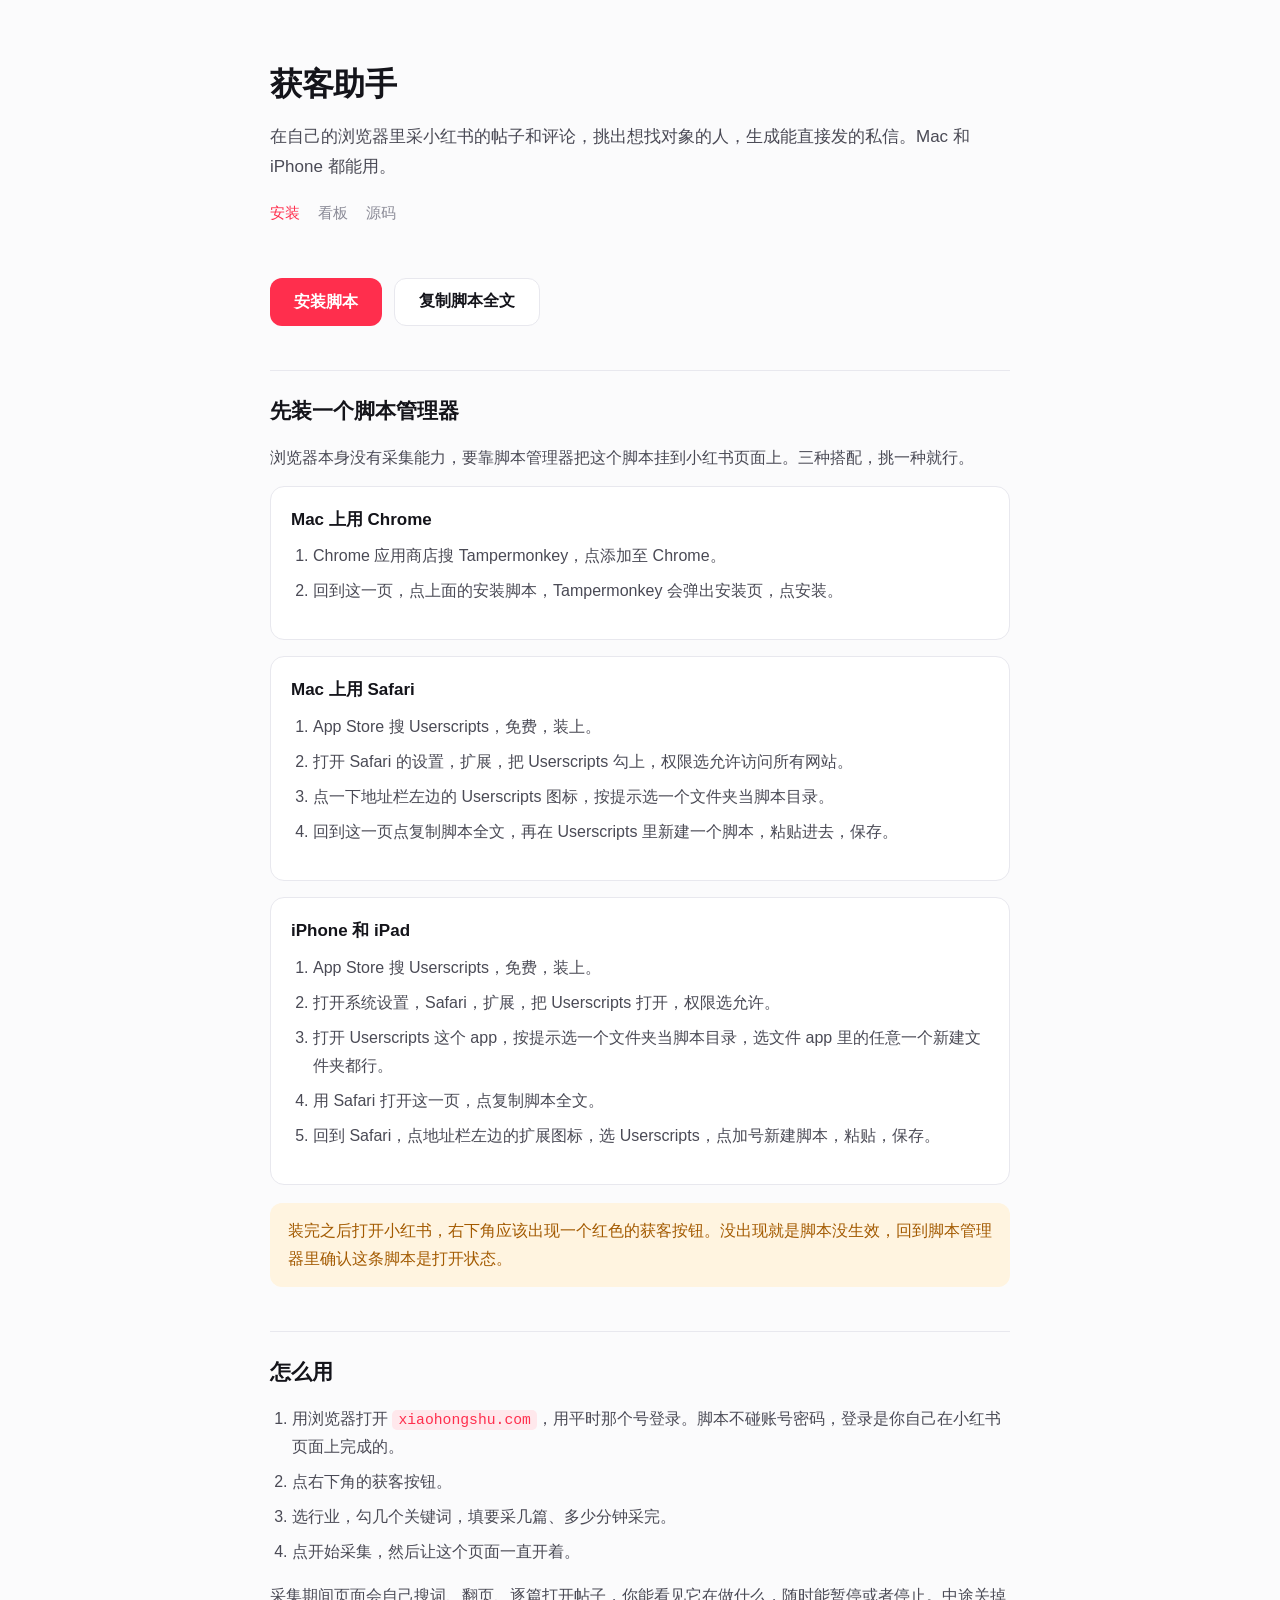
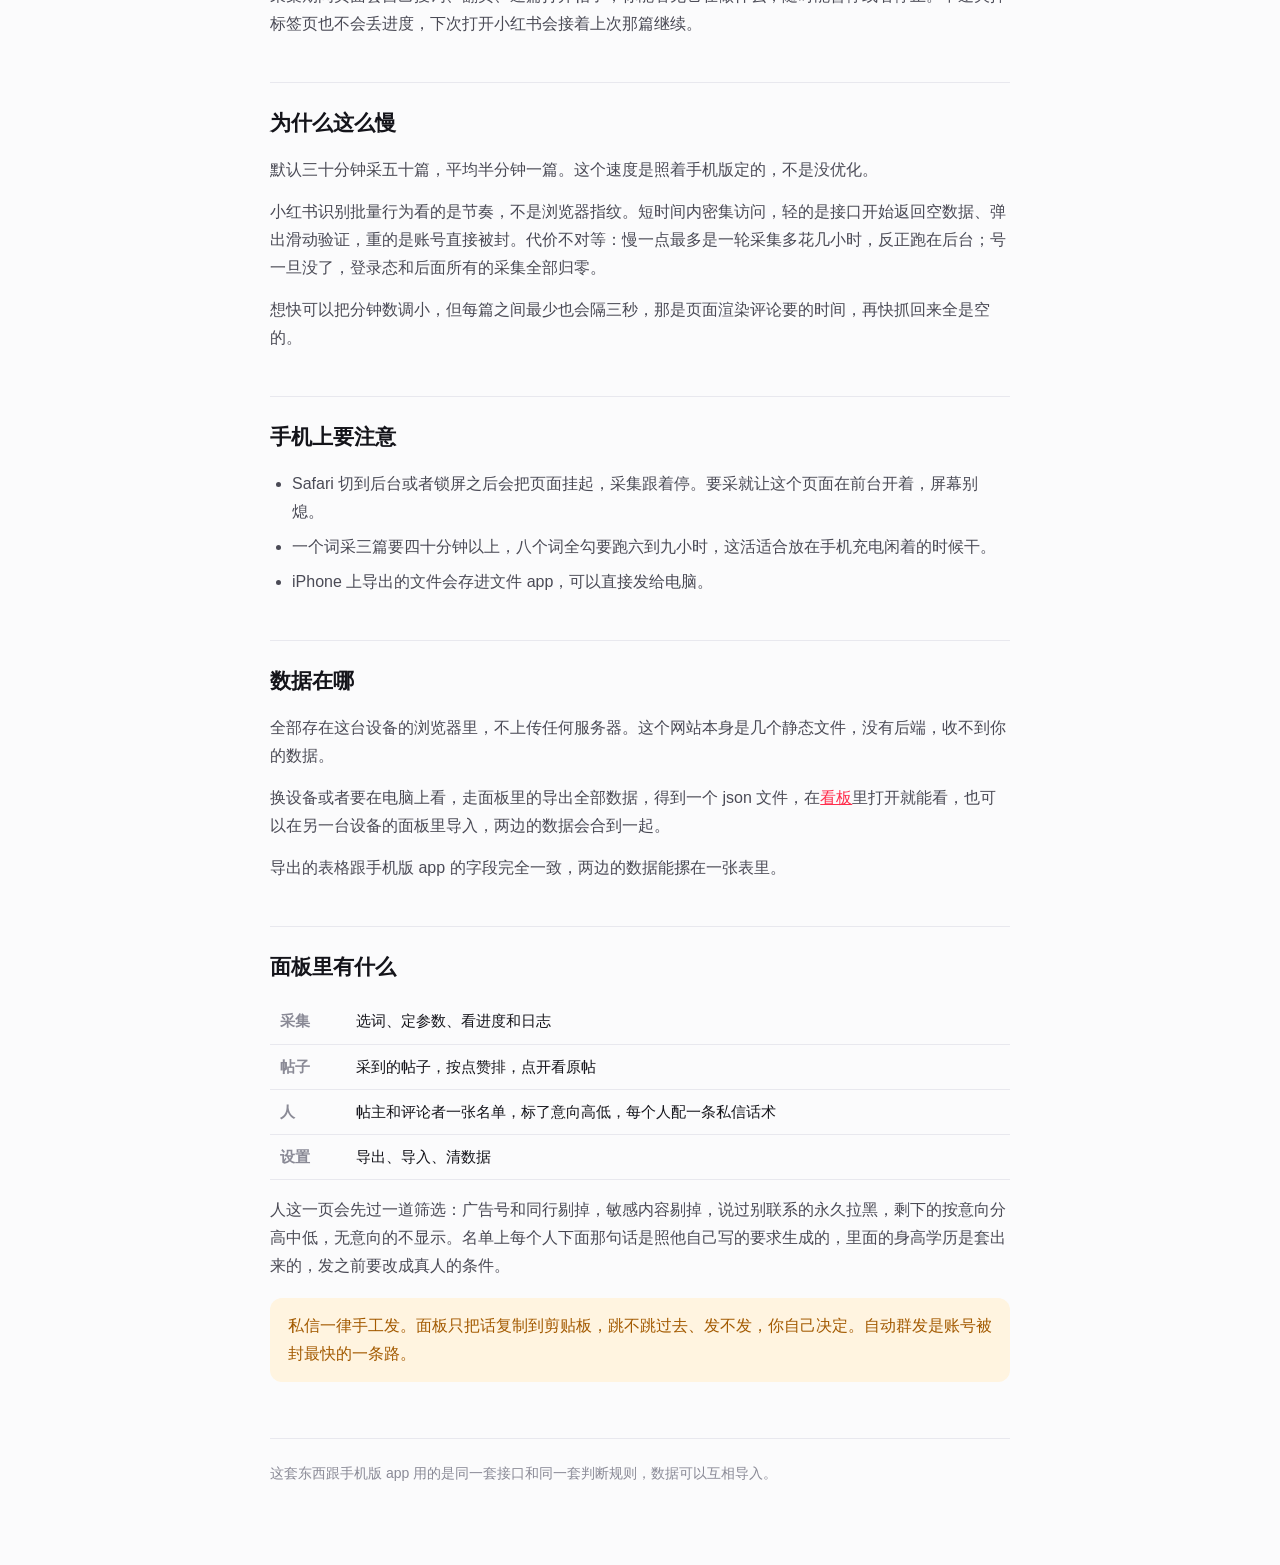
==== docs/index.html @ 993feacd "小红书获客网页版，用户脚本加 GitHub Pages Mac 和 iPhone 上没法装安卓版 APK，也不想为了 iOS 去弄 Xcode 和开发者账号， 所以换一条路：把采集做成用户脚本，挂在小" ====
<!doctype html>
<html lang="zh-CN">
<head>
<meta charset="utf-8">
<meta name="viewport" content="width=device-width, initial-scale=1">
<title>获客助手</title>
<link rel="stylesheet" href="assets/site.css">
</head>
<body>
<div class="wrap">

<header>
  <h1>获客助手</h1>
  <p>在自己的浏览器里采小红书的帖子和评论，挑出想找对象的人，生成能直接发的私信。Mac 和 iPhone 都能用。</p>
  <nav>
    <a href="index.html" class="on">安装</a>
    <a href="viewer.html">看板</a>
    <a href="https://github.com/Goose666666/xhs-collect-web">源码</a>
  </nav>
</header>

<div class="btnrow">
  <a class="btn" href="xhs-collect.user.js">安装脚本</a>
  <button class="btn ghost" id="copy">复制脚本全文</button>
</div>

<h2>先装一个脚本管理器</h2>

<p>浏览器本身没有采集能力，要靠脚本管理器把这个脚本挂到小红书页面上。三种搭配，挑一种就行。</p>

<div class="card">
  <h3>Mac 上用 Chrome</h3>
  <ol>
    <li>Chrome 应用商店搜 Tampermonkey，点添加至 Chrome。</li>
    <li>回到这一页，点上面的安装脚本，Tampermonkey 会弹出安装页，点安装。</li>
  </ol>
</div>

<div class="card">
  <h3>Mac 上用 Safari</h3>
  <ol>
    <li>App Store 搜 Userscripts，免费，装上。</li>
    <li>打开 Safari 的设置，扩展，把 Userscripts 勾上，权限选允许访问所有网站。</li>
    <li>点一下地址栏左边的 Userscripts 图标，按提示选一个文件夹当脚本目录。</li>
    <li>回到这一页点复制脚本全文，再在 Userscripts 里新建一个脚本，粘贴进去，保存。</li>
  </ol>
</div>

<div class="card">
  <h3>iPhone 和 iPad</h3>
  <ol>
    <li>App Store 搜 Userscripts，免费，装上。</li>
    <li>打开系统设置，Safari，扩展，把 Userscripts 打开，权限选允许。</li>
    <li>打开 Userscripts 这个 app，按提示选一个文件夹当脚本目录，选文件 app 里的任意一个新建文件夹都行。</li>
    <li>用 Safari 打开这一页，点复制脚本全文。</li>
    <li>回到 Safari，点地址栏左边的扩展图标，选 Userscripts，点加号新建脚本，粘贴，保存。</li>
  </ol>
</div>

<div class="warn">
  装完之后打开小红书，右下角应该出现一个红色的获客按钮。没出现就是脚本没生效，回到脚本管理器里确认这条脚本是打开状态。
</div>

<h2>怎么用</h2>

<ol>
  <li>用浏览器打开 <code>xiaohongshu.com</code>，用平时那个号登录。脚本不碰账号密码，登录是你自己在小红书页面上完成的。</li>
  <li>点右下角的获客按钮。</li>
  <li>选行业，勾几个关键词，填要采几篇、多少分钟采完。</li>
  <li>点开始采集，然后让这个页面一直开着。</li>
</ol>

<p>采集期间页面会自己搜词、翻页、逐篇打开帖子，你能看见它在做什么，随时能暂停或者停止。中途关掉标签页也不会丢进度，下次打开小红书会接着上次那篇继续。</p>

<h2>为什么这么慢</h2>

<p>默认三十分钟采五十篇，平均半分钟一篇。这个速度是照着手机版定的，不是没优化。</p>

<p>小红书识别批量行为看的是节奏，不是浏览器指纹。短时间内密集访问，轻的是接口开始返回空数据、弹出滑动验证，重的是账号直接被封。代价不对等：慢一点最多是一轮采集多花几小时，反正跑在后台；号一旦没了，登录态和后面所有的采集全部归零。</p>

<p>想快可以把分钟数调小，但每篇之间最少也会隔三秒，那是页面渲染评论要的时间，再快抓回来全是空的。</p>

<h2>手机上要注意</h2>

<ul>
  <li>Safari 切到后台或者锁屏之后会把页面挂起，采集跟着停。要采就让这个页面在前台开着，屏幕别熄。</li>
  <li>一个词采三篇要四十分钟以上，八个词全勾要跑六到九小时，这活适合放在手机充电闲着的时候干。</li>
  <li>iPhone 上导出的文件会存进文件 app，可以直接发给电脑。</li>
</ul>

<h2>数据在哪</h2>

<p>全部存在这台设备的浏览器里，不上传任何服务器。这个网站本身是几个静态文件，没有后端，收不到你的数据。</p>

<p>换设备或者要在电脑上看，走面板里的导出全部数据，得到一个 json 文件，在<a href="viewer.html">看板</a>里打开就能看，也可以在另一台设备的面板里导入，两边的数据会合到一起。</p>

<p>导出的表格跟手机版 app 的字段完全一致，两边的数据能摞在一张表里。</p>

<h2>面板里有什么</h2>

<table>
  <tr><th>采集</th><td>选词、定参数、看进度和日志</td></tr>
  <tr><th>帖子</th><td>采到的帖子，按点赞排，点开看原帖</td></tr>
  <tr><th>人</th><td>帖主和评论者一张名单，标了意向高低，每个人配一条私信话术</td></tr>
  <tr><th>设置</th><td>导出、导入、清数据</td></tr>
</table>

<p>人这一页会先过一道筛选：广告号和同行剔掉，敏感内容剔掉，说过别联系的永久拉黑，剩下的按意向分高中低，无意向的不显示。名单上每个人下面那句话是照他自己写的要求生成的，里面的身高学历是套出来的，发之前要改成真人的条件。</p>

<div class="warn">
  私信一律手工发。面板只把话复制到剪贴板，跳不跳过去、发不发，你自己决定。自动群发是账号被封最快的一条路。
</div>

<footer>
  这套东西跟手机版 app 用的是同一套接口和同一套判断规则，数据可以互相导入。
</footer>

</div>

<script>
document.getElementById('copy').addEventListener('click', async function () {
  const btn = this;
  btn.disabled = true;
  try {
    const text = await (await fetch('xhs-collect.user.js')).text();
    await navigator.clipboard.writeText(text);
    btn.textContent = '已复制，去粘贴';
  } catch (e) {
    btn.textContent = '复制不了，长按上面的安装脚本另存';
  }
  btn.disabled = false;
});
</script>

</body>
</html>
---- docs/assets/site.css ----
:root {
  --bg: #fbfbfc;
  --card: #fff;
  --text: #14141a;
  --text2: #4a4a55;
  --text3: #8a8a96;
  --line: #e8e8ee;
  --accent: #ff2e4d;
  --soft: #ffe8ec;
  --warn-bg: #fff4e0;
  --warn-fg: #a35a00;
}

@media (prefers-color-scheme: dark) {
  :root {
    --bg: #101014;
    --card: #17171c;
    --text: #f2f2f6;
    --text2: #c0c0cc;
    --text3: #85858f;
    --line: #26262e;
    --soft: #45161f;
    --warn-bg: #38290f;
    --warn-fg: #e0aa60;
  }
}

* { box-sizing: border-box; }

body {
  margin: 0;
  background: var(--bg);
  color: var(--text);
  font: 16px/1.75 -apple-system, BlinkMacSystemFont, "PingFang SC",
    "Helvetica Neue", "Microsoft YaHei", Arial, sans-serif;
  -webkit-text-size-adjust: 100%;
}

.wrap { max-width: 780px; margin: 0 auto; padding: 0 20px 80px; }

header { padding: 56px 0 30px; }
header h1 { margin: 0 0 10px; font-size: 32px; letter-spacing: -.5px; }
header p { margin: 0; color: var(--text2); font-size: 17px; }

nav { display: flex; gap: 18px; padding: 18px 0 0; font-size: 15px; }
nav a { color: var(--text3); text-decoration: none; }
nav a:hover, nav a.on { color: var(--accent); }

h2 {
  margin: 44px 0 14px;
  font-size: 21px;
  padding-top: 22px;
  border-top: 1px solid var(--line);
}
h3 { margin: 26px 0 8px; font-size: 17px; }
p { margin: 0 0 14px; color: var(--text2); }

ol, ul { margin: 0 0 16px; padding-left: 22px; color: var(--text2); }
li { margin-bottom: 7px; }

a { color: var(--accent); }

.card {
  background: var(--card);
  border: 1px solid var(--line);
  border-radius: 14px;
  padding: 18px 20px;
  margin-bottom: 16px;
}
.card h3 { margin-top: 0; }

.btnrow { display: flex; flex-wrap: wrap; gap: 12px; margin: 22px 0; }

.btn {
  display: inline-flex;
  align-items: center;
  justify-content: center;
  height: 48px;
  padding: 0 24px;
  border: none;
  border-radius: 12px;
  background: var(--accent);
  color: #fff;
  font-size: 16px;
  font-weight: 600;
  text-decoration: none;
  cursor: pointer;
  font-family: inherit;
}
.btn.ghost {
  background: var(--card);
  color: var(--text);
  border: 1px solid var(--line);
}
.btn:disabled { opacity: .5; }

.warn {
  background: var(--warn-bg);
  color: var(--warn-fg);
  border-radius: 12px;
  padding: 14px 18px;
  margin: 18px 0;
}

code {
  background: var(--soft);
  color: var(--accent);
  padding: 2px 6px;
  border-radius: 5px;
  font-size: .92em;
  font-family: ui-monospace, Menlo, Consolas, monospace;
}

footer {
  margin-top: 56px;
  padding-top: 22px;
  border-top: 1px solid var(--line);
  color: var(--text3);
  font-size: 14px;
}

table { width: 100%; border-collapse: collapse; margin-bottom: 16px; }
th, td {
  text-align: left;
  padding: 9px 10px;
  border-bottom: 1px solid var(--line);
  font-size: 15px;
}
th { color: var(--text3); font-weight: 600; }
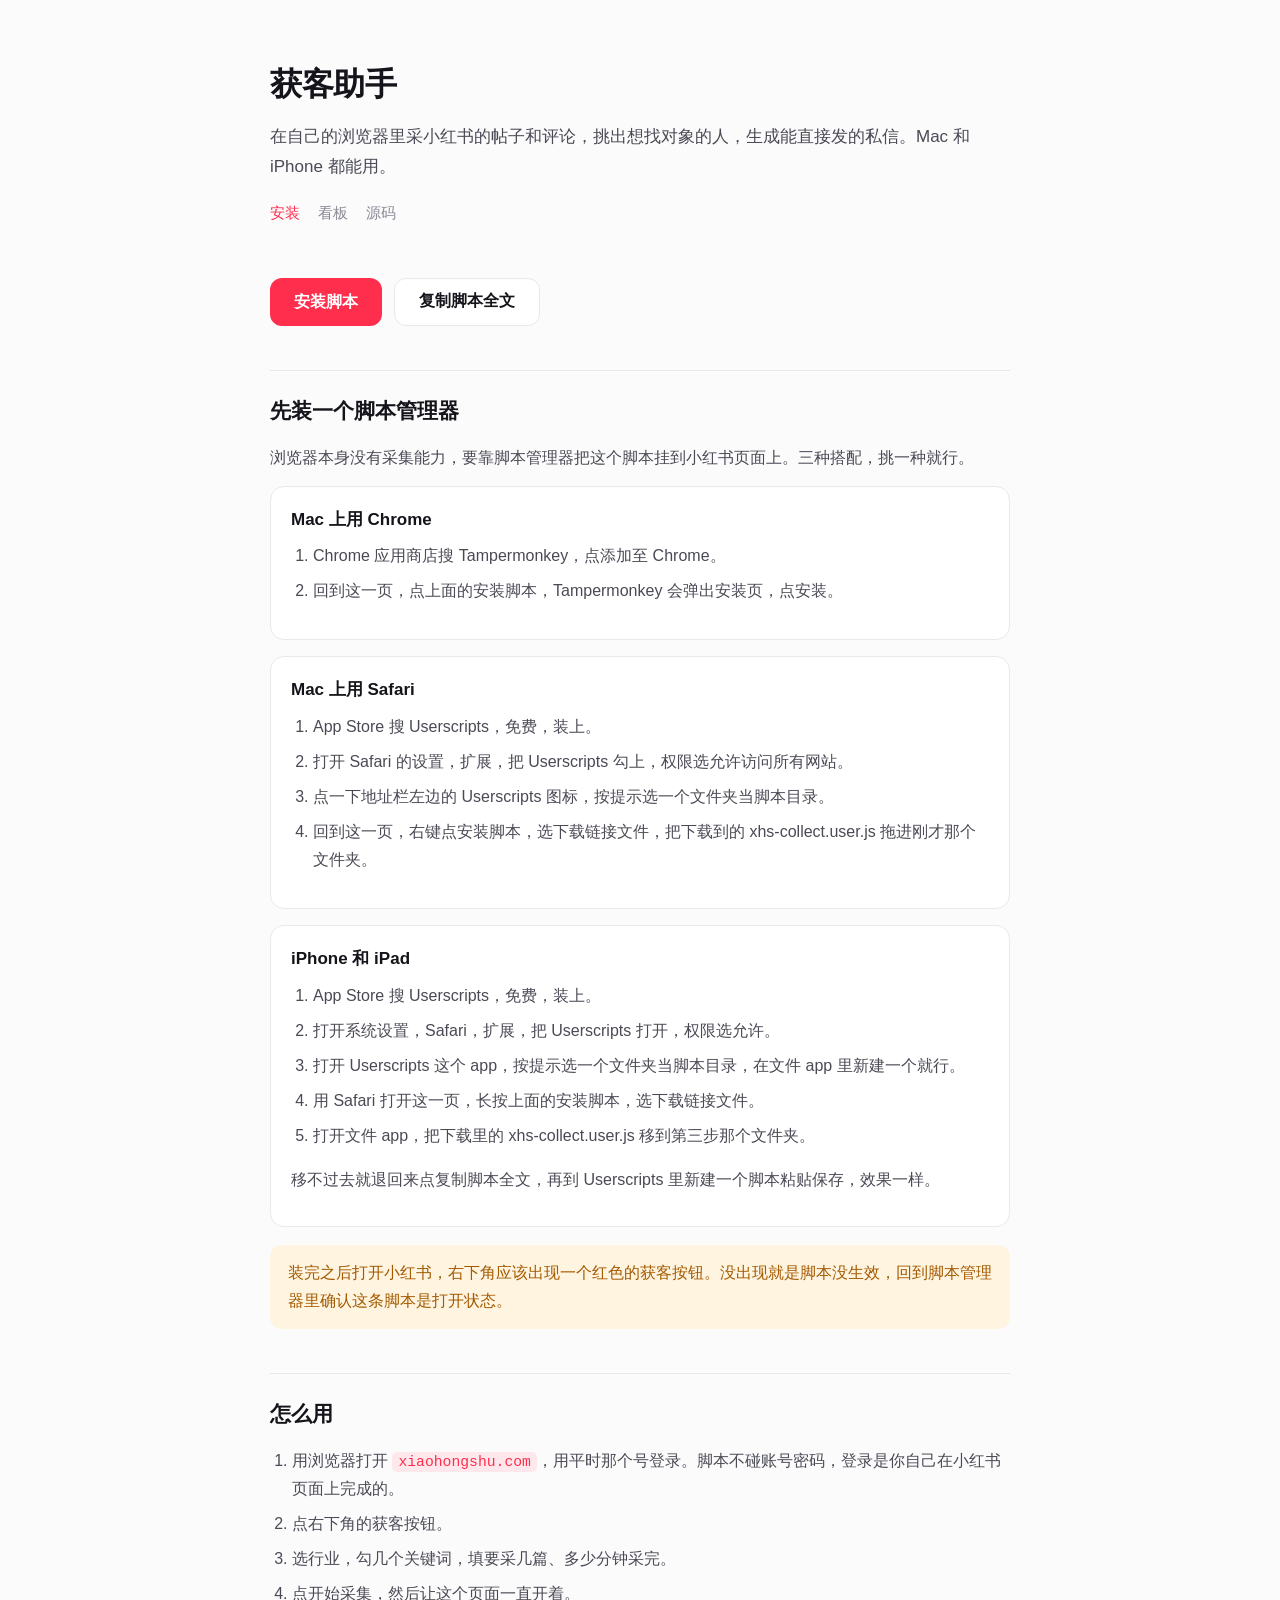
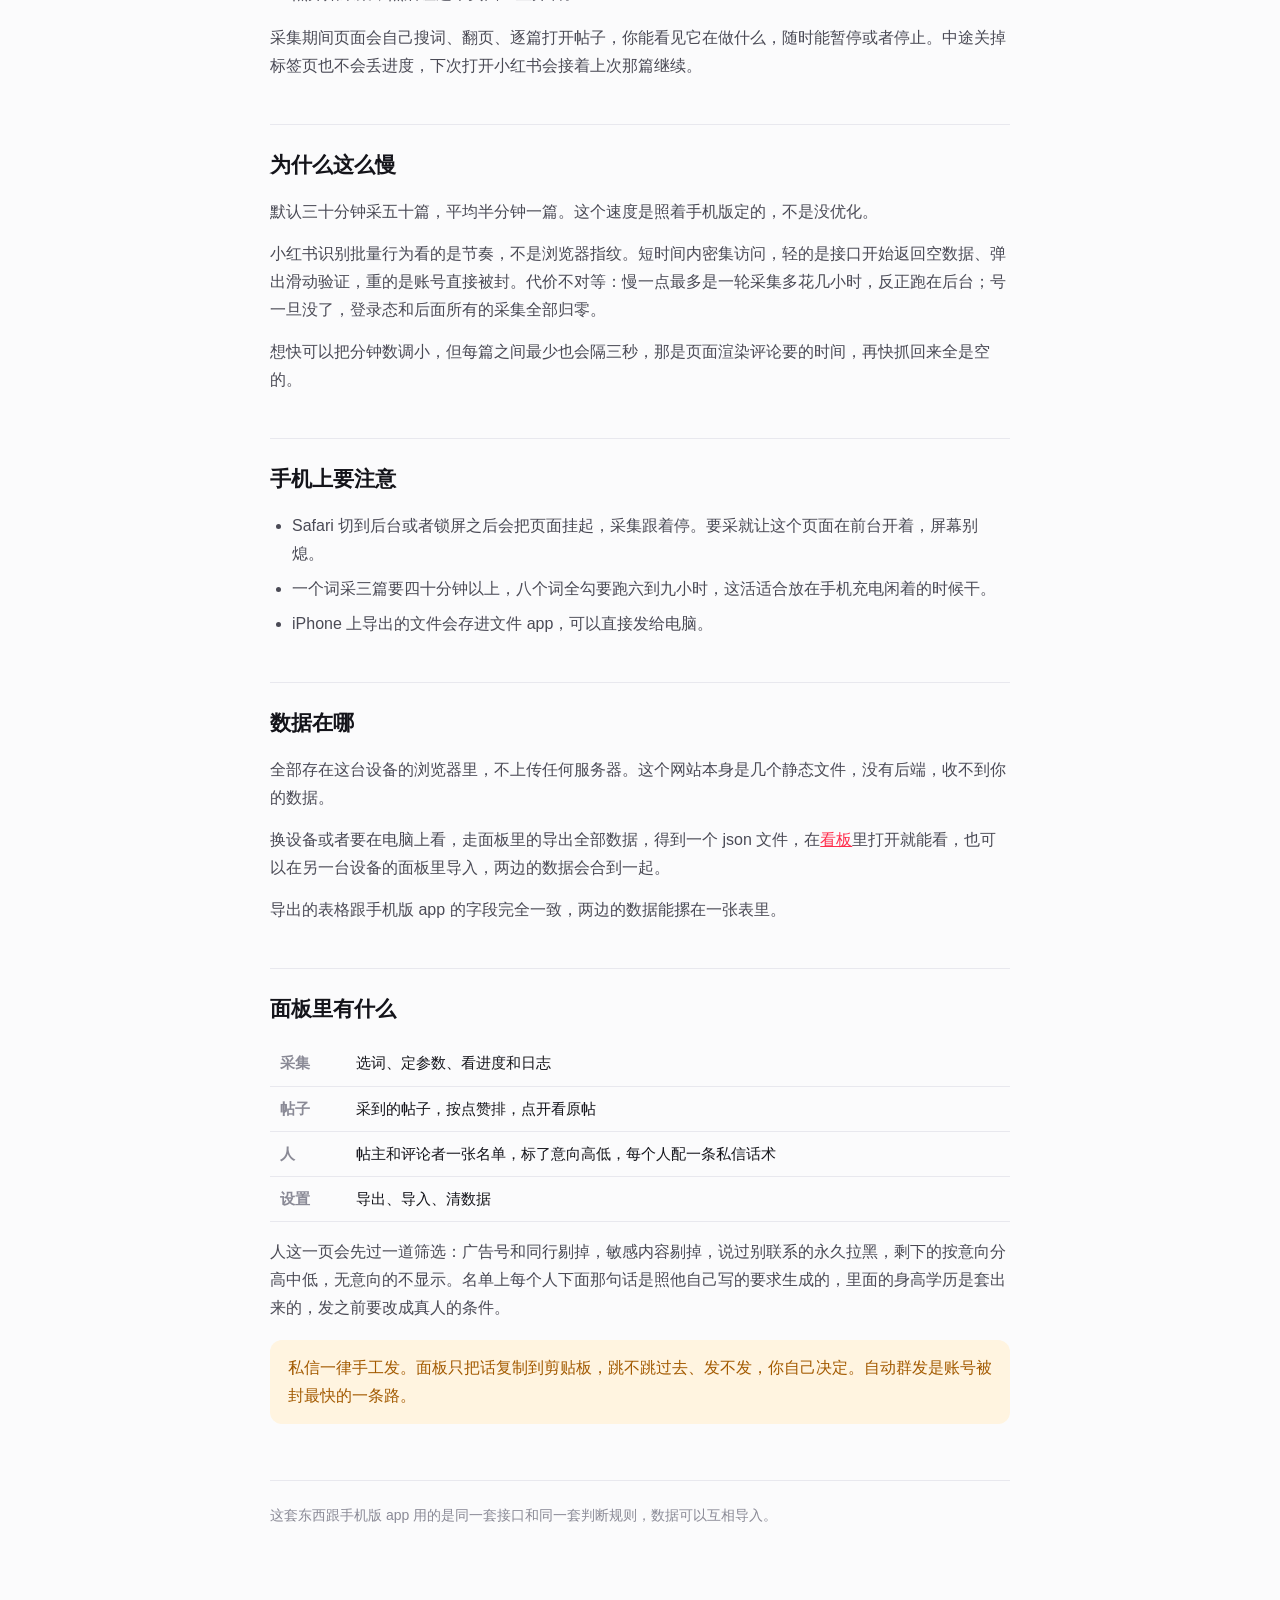
==== commit 64cf02e4: "复制脚本改成同步复制，iPhone 上的安装改走文件 Safari 只认在点击那一刻同步发生的复制。原来是先 await 一次 fetch 再写剪贴板， 手势的授权窗口那时已经过了，写进去会被拒，表现" ====
--- a/docs/index.html
+++ b/docs/index.html
@@ -24,6 +24,12 @@
   <button class="btn ghost" id="copy">复制脚本全文</button>
 </div>
 
+<div id="rawbox" hidden>
+  <textarea id="raw" readonly style="width:100%;height:180px;font-family:ui-monospace,
+    Menlo,Consolas,monospace;font-size:12px;border:1px solid var(--line);
+    border-radius:12px;padding:12px;background:var(--card);color:var(--text2);"></textarea>
+</div>
+
 <h2>先装一个脚本管理器</h2>
 
 <p>浏览器本身没有采集能力，要靠脚本管理器把这个脚本挂到小红书页面上。三种搭配，挑一种就行。</p>
@@ -42,7 +48,7 @@
     <li>App Store 搜 Userscripts，免费，装上。</li>
     <li>打开 Safari 的设置，扩展，把 Userscripts 勾上，权限选允许访问所有网站。</li>
     <li>点一下地址栏左边的 Userscripts 图标，按提示选一个文件夹当脚本目录。</li>
-    <li>回到这一页点复制脚本全文，再在 Userscripts 里新建一个脚本，粘贴进去，保存。</li>
+    <li>回到这一页，右键点安装脚本，选下载链接文件，把下载到的 xhs-collect.user.js 拖进刚才那个文件夹。</li>
   </ol>
 </div>
 
@@ -51,10 +57,11 @@
   <ol>
     <li>App Store 搜 Userscripts，免费，装上。</li>
     <li>打开系统设置，Safari，扩展，把 Userscripts 打开，权限选允许。</li>
-    <li>打开 Userscripts 这个 app，按提示选一个文件夹当脚本目录，选文件 app 里的任意一个新建文件夹都行。</li>
-    <li>用 Safari 打开这一页，点复制脚本全文。</li>
-    <li>回到 Safari，点地址栏左边的扩展图标，选 Userscripts，点加号新建脚本，粘贴，保存。</li>
+    <li>打开 Userscripts 这个 app，按提示选一个文件夹当脚本目录，在文件 app 里新建一个就行。</li>
+    <li>用 Safari 打开这一页，长按上面的安装脚本，选下载链接文件。</li>
+    <li>打开文件 app，把下载里的 xhs-collect.user.js 移到第三步那个文件夹。</li>
   </ol>
+  <p>移不过去就退回来点复制脚本全文，再到 Userscripts 里新建一个脚本粘贴保存，效果一样。</p>
 </div>
 
 <div class="warn">
@@ -118,17 +125,62 @@
 </div>
 
 <script>
-document.getElementById('copy').addEventListener('click', async function () {
-  const btn = this;
-  btn.disabled = true;
+// 脚本正文提前取好放着。
+//
+// Safari 只认在点击那一刻同步发生的复制。先 await 一次网络请求再去写剪贴板，
+// 手势的授权窗口已经过了，写进去会被拒，表现是点了没反应。
+var scriptText = '';
+fetch('xhs-collect.user.js').then(function (r) {
+  return r.text();
+}).then(function (t) {
+  scriptText = t;
+  document.getElementById('raw').value = t;
+});
+
+// 老办法，整个过程是同步的，iPhone 上的 Safari 只吃这一套。
+function copyNow(text) {
+  var ta = document.createElement('textarea');
+  ta.value = text;
+  ta.contentEditable = 'true';
+  ta.readOnly = false;
+  ta.style.cssText = 'position:fixed;top:0;left:0;width:1px;height:1px;opacity:0;';
+  document.body.appendChild(ta);
+  var okSel = false;
   try {
-    const text = await (await fetch('xhs-collect.user.js')).text();
-    await navigator.clipboard.writeText(text);
+    var range = document.createRange();
+    range.selectNodeContents(ta);
+    var sel = window.getSelection();
+    sel.removeAllRanges();
+    sel.addRange(range);
+    ta.setSelectionRange(0, text.length);
+    okSel = document.execCommand('copy');
+  } catch (e) {}
+  ta.remove();
+  return okSel;
+}
+
+document.getElementById('copy').addEventListener('click', function () {
+  var btn = this;
+  if (!scriptText) {
+    btn.textContent = '还没下载完，等一下再点';
+    return;
+  }
+  if (copyNow(scriptText)) {
     btn.textContent = '已复制，去粘贴';
-  } catch (e) {
-    btn.textContent = '复制不了，长按上面的安装脚本另存';
+    return;
   }
-  btn.disabled = false;
+  // 这条路要网站有剪贴板权限，没有就把正文摊开让人自己选
+  if (navigator.clipboard && navigator.clipboard.writeText) {
+    navigator.clipboard.writeText(scriptText).then(function () {
+      btn.textContent = '已复制，去粘贴';
+    }, function () {
+      document.getElementById('rawbox').hidden = false;
+      btn.textContent = '自己全选复制下面那段';
+    });
+    return;
+  }
+  document.getElementById('rawbox').hidden = false;
+  btn.textContent = '自己全选复制下面那段';
 });
 </script>
 
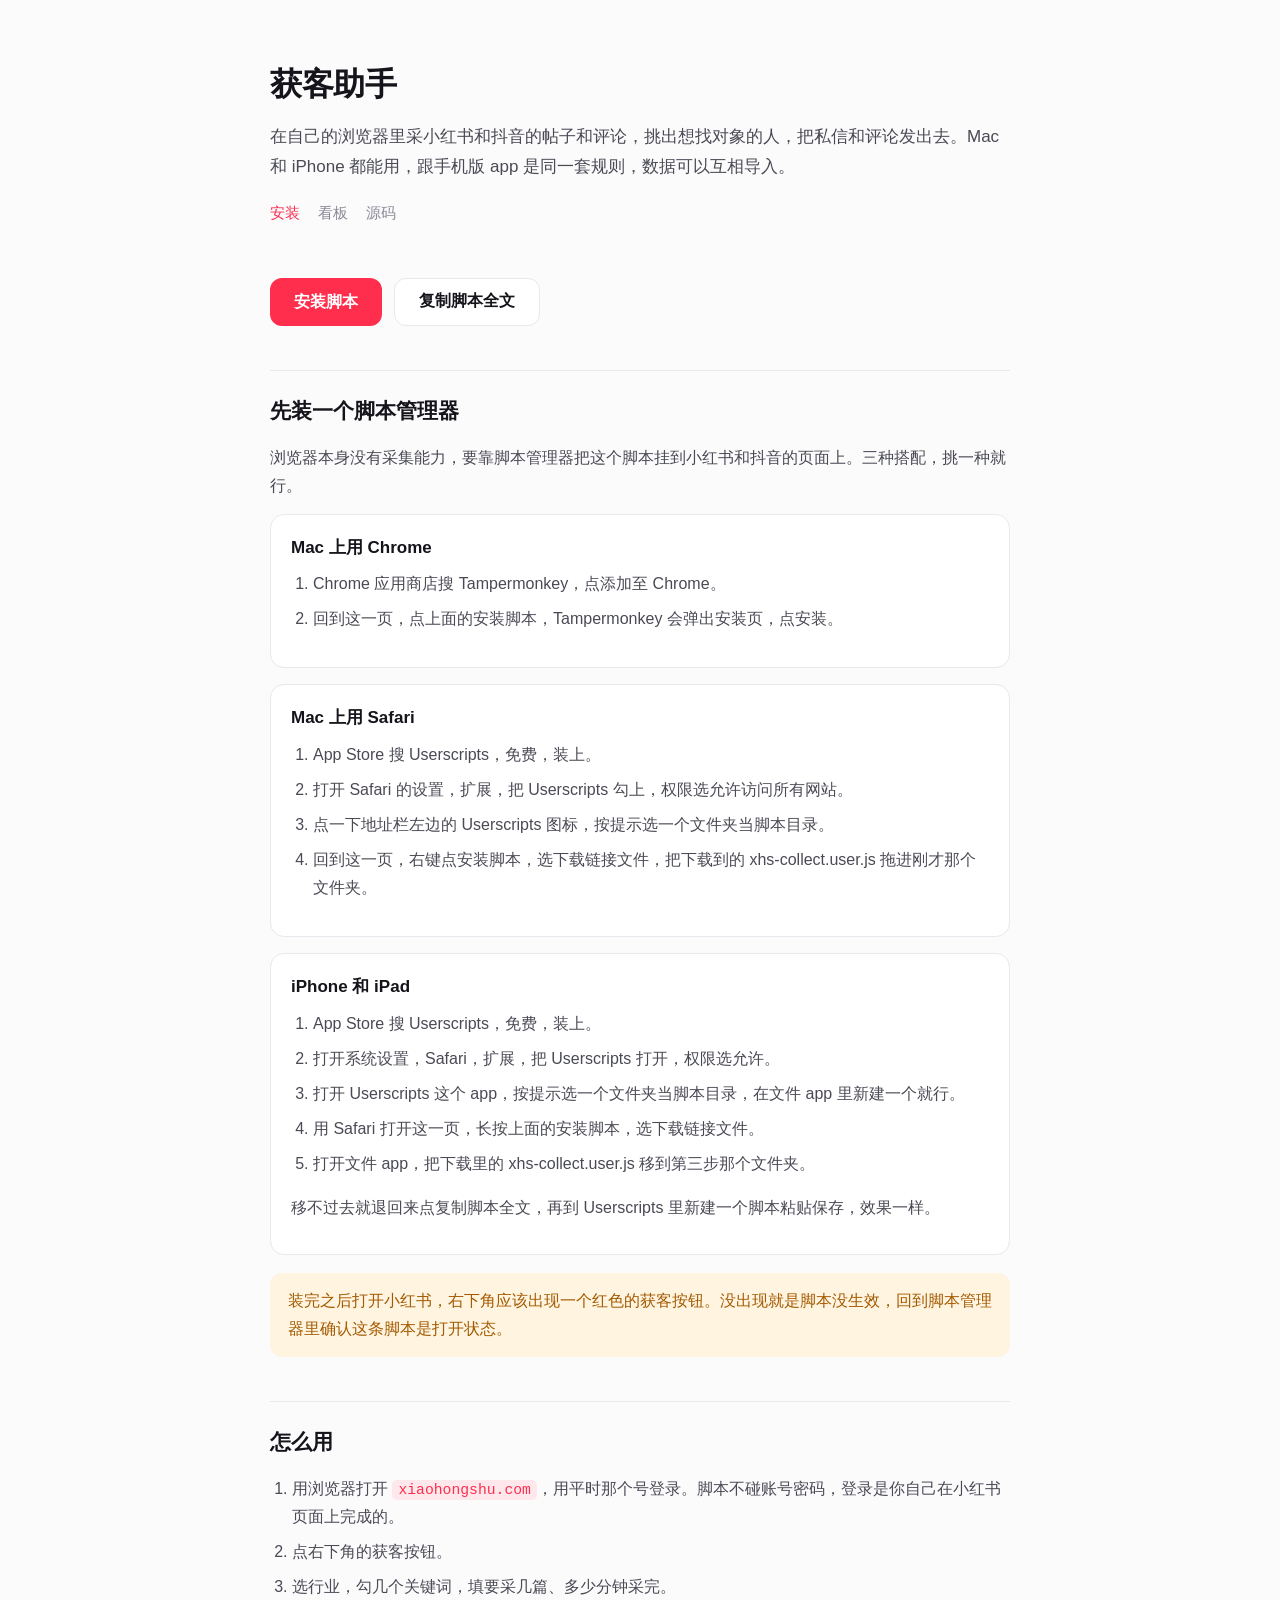
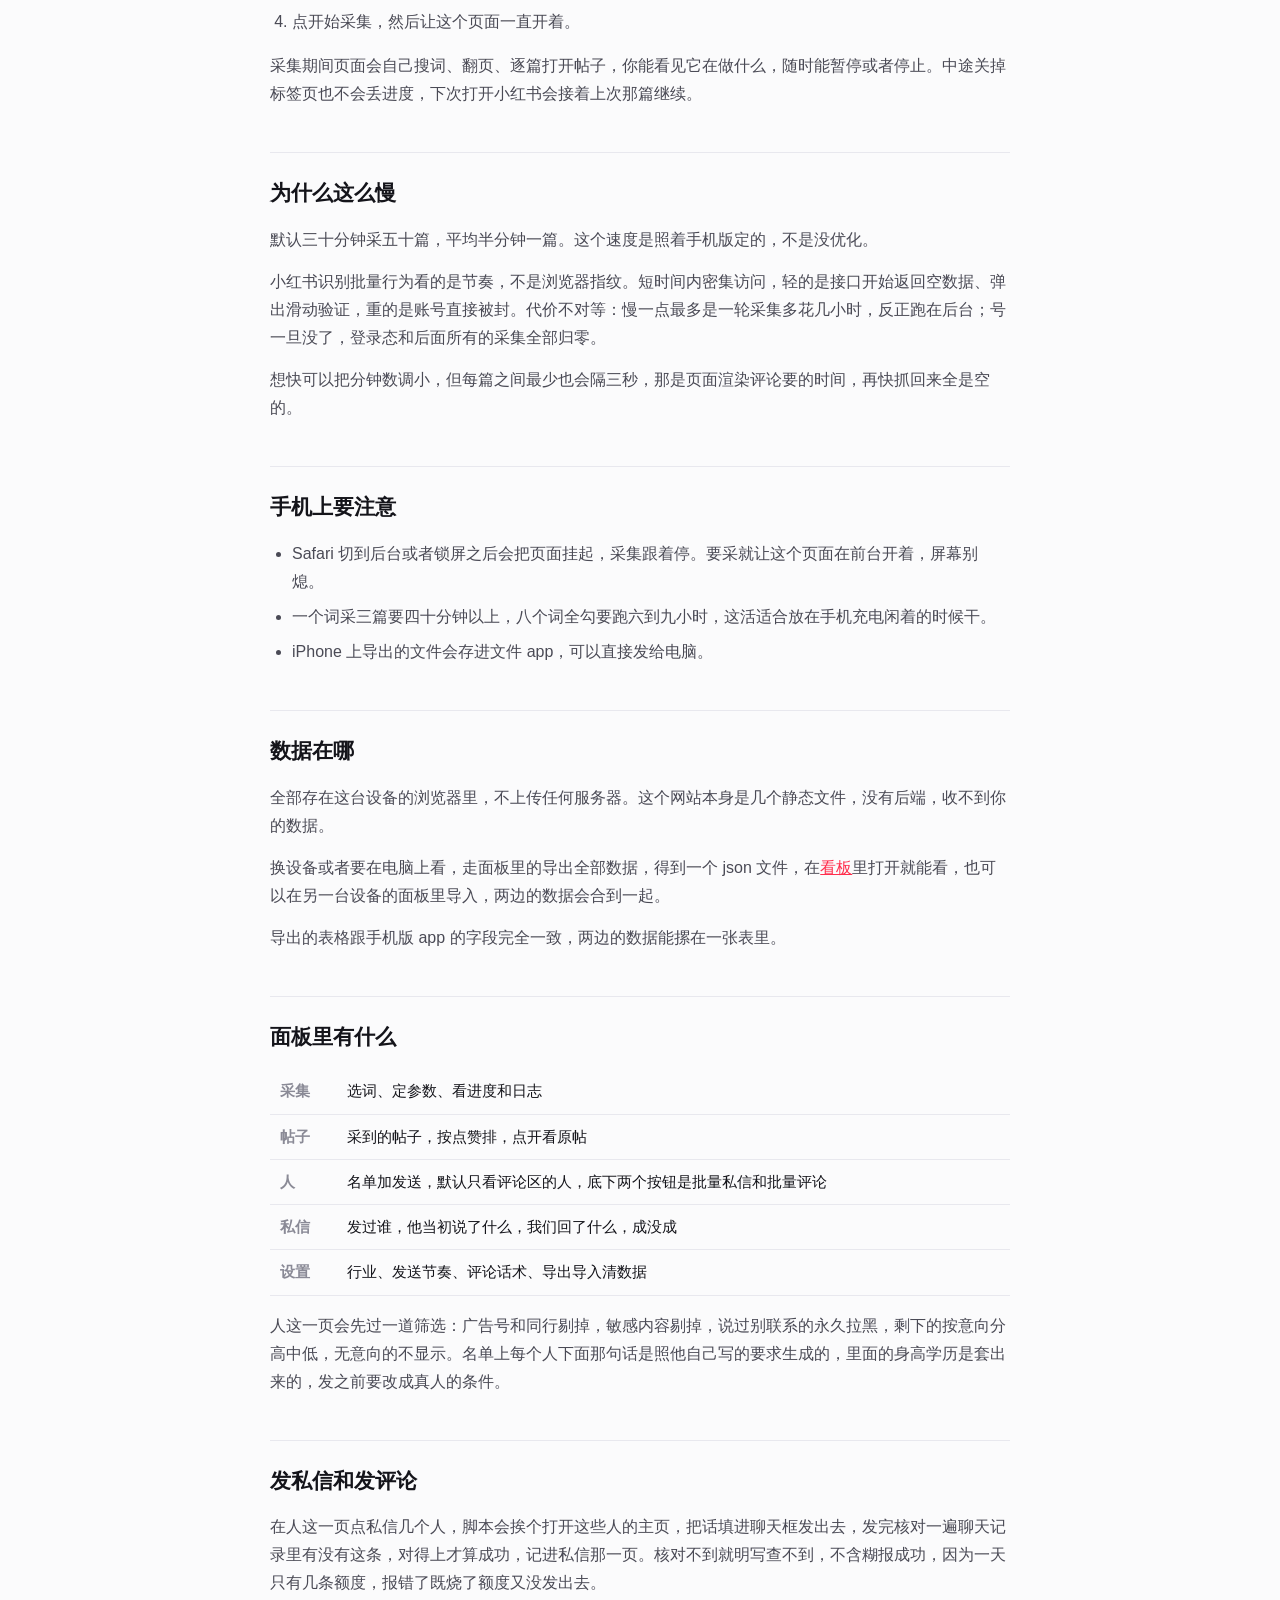
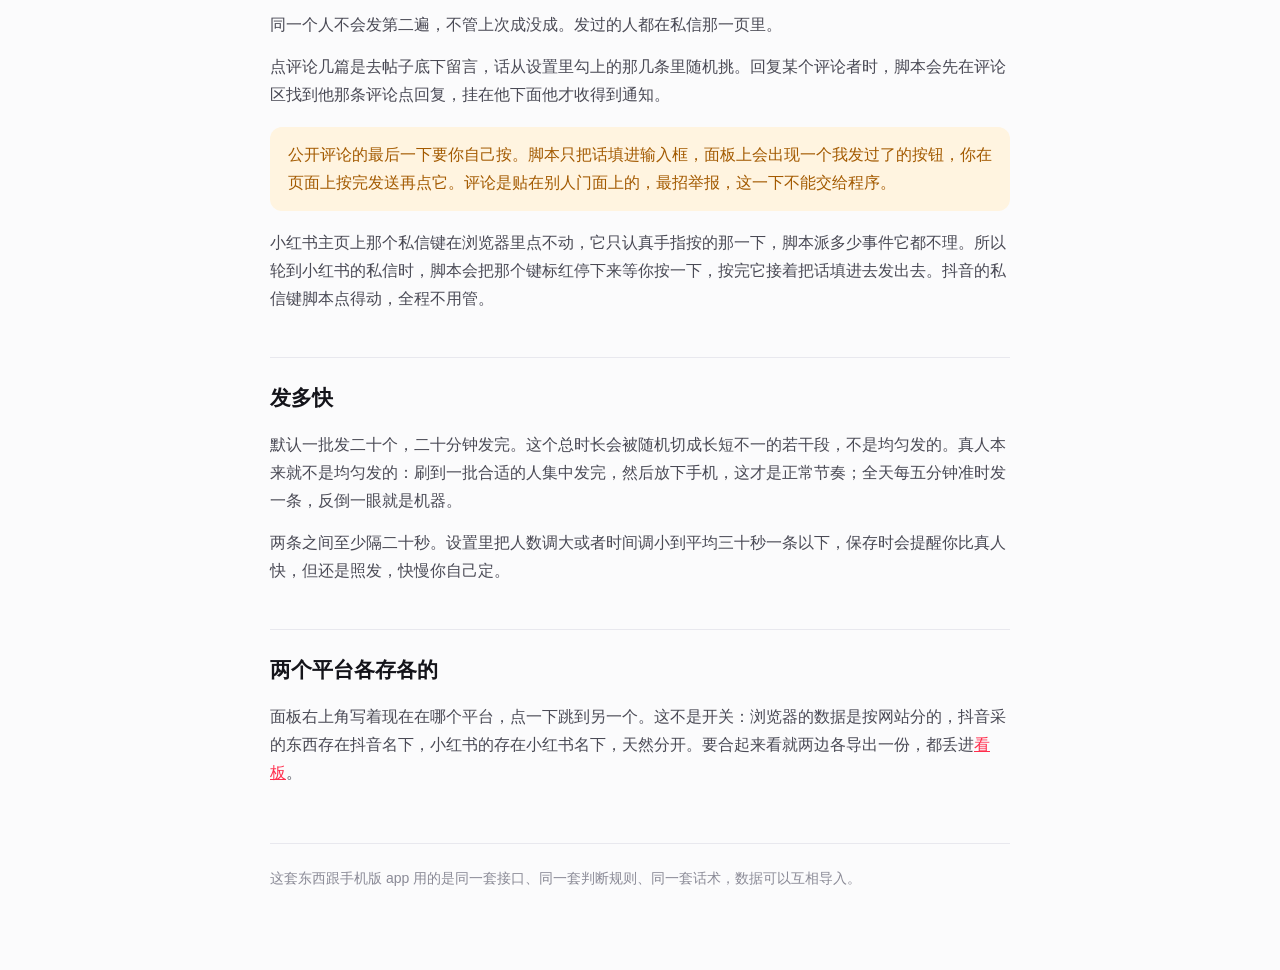
==== commit 981d071c: "获客助手网页版，跟手机版对齐 用户脚本加一个静态站，Mac 和 iPhone 都能用，不需要 Xcode 和开发者账号。  采集、判意向、出话术三块是从手机版 lib/local 逐行搬过来的， 字段" ====
--- a/docs/index.html
+++ b/docs/index.html
@@ -11,7 +11,7 @@
 
 <header>
   <h1>获客助手</h1>
-  <p>在自己的浏览器里采小红书的帖子和评论，挑出想找对象的人，生成能直接发的私信。Mac 和 iPhone 都能用。</p>
+  <p>在自己的浏览器里采小红书和抖音的帖子和评论，挑出想找对象的人，把私信和评论发出去。Mac 和 iPhone 都能用，跟手机版 app 是同一套规则，数据可以互相导入。</p>
   <nav>
     <a href="index.html" class="on">安装</a>
     <a href="viewer.html">看板</a>
@@ -32,7 +32,7 @@
 
 <h2>先装一个脚本管理器</h2>
 
-<p>浏览器本身没有采集能力，要靠脚本管理器把这个脚本挂到小红书页面上。三种搭配，挑一种就行。</p>
+<p>浏览器本身没有采集能力，要靠脚本管理器把这个脚本挂到小红书和抖音的页面上。三种搭配，挑一种就行。</p>
 
 <div class="card">
   <h3>Mac 上用 Chrome</h3>
@@ -108,18 +108,39 @@
 <table>
   <tr><th>采集</th><td>选词、定参数、看进度和日志</td></tr>
   <tr><th>帖子</th><td>采到的帖子，按点赞排，点开看原帖</td></tr>
-  <tr><th>人</th><td>帖主和评论者一张名单，标了意向高低，每个人配一条私信话术</td></tr>
-  <tr><th>设置</th><td>导出、导入、清数据</td></tr>
+  <tr><th>人</th><td>名单加发送，默认只看评论区的人，底下两个按钮是批量私信和批量评论</td></tr>
+  <tr><th>私信</th><td>发过谁，他当初说了什么，我们回了什么，成没成</td></tr>
+  <tr><th>设置</th><td>行业、发送节奏、评论话术、导出导入清数据</td></tr>
 </table>
 
 <p>人这一页会先过一道筛选：广告号和同行剔掉，敏感内容剔掉，说过别联系的永久拉黑，剩下的按意向分高中低，无意向的不显示。名单上每个人下面那句话是照他自己写的要求生成的，里面的身高学历是套出来的，发之前要改成真人的条件。</p>
 
+<h2>发私信和发评论</h2>
+
+<p>在人这一页点私信几个人，脚本会挨个打开这些人的主页，把话填进聊天框发出去，发完核对一遍聊天记录里有没有这条，对得上才算成功，记进私信那一页。核对不到就明写查不到，不含糊报成功，因为一天只有几条额度，报错了既烧了额度又没发出去。</p>
+
+<p>同一个人不会发第二遍，不管上次成没成。发过的人都在私信那一页里。</p>
+
+<p>点评论几篇是去帖子底下留言，话从设置里勾上的那几条里随机挑。回复某个评论者时，脚本会先在评论区找到他那条评论点回复，挂在他下面他才收得到通知。</p>
+
 <div class="warn">
-  私信一律手工发。面板只把话复制到剪贴板，跳不跳过去、发不发，你自己决定。自动群发是账号被封最快的一条路。
-</div>
+  公开评论的最后一下要你自己按。脚本只把话填进输入框，面板上会出现一个我发过了的按钮，你在页面上按完发送再点它。评论是贴在别人门面上的，最招举报，这一下不能交给程序。
+</div>
+
+<p>小红书主页上那个私信键在浏览器里点不动，它只认真手指按的那一下，脚本派多少事件它都不理。所以轮到小红书的私信时，脚本会把那个键标红停下来等你按一下，按完它接着把话填进去发出去。抖音的私信键脚本点得动，全程不用管。</p>
+
+<h2>发多快</h2>
+
+<p>默认一批发二十个，二十分钟发完。这个总时长会被随机切成长短不一的若干段，不是均匀发的。真人本来就不是均匀发的：刷到一批合适的人集中发完，然后放下手机，这才是正常节奏；全天每五分钟准时发一条，反倒一眼就是机器。</p>
+
+<p>两条之间至少隔二十秒。设置里把人数调大或者时间调小到平均三十秒一条以下，保存时会提醒你比真人快，但还是照发，快慢你自己定。</p>
+
+<h2>两个平台各存各的</h2>
+
+<p>面板右上角写着现在在哪个平台，点一下跳到另一个。这不是开关：浏览器的数据是按网站分的，抖音采的东西存在抖音名下，小红书的存在小红书名下，天然分开。要合起来看就两边各导出一份，都丢进<a href="viewer.html">看板</a>。</p>
 
 <footer>
-  这套东西跟手机版 app 用的是同一套接口和同一套判断规则，数据可以互相导入。
+  这套东西跟手机版 app 用的是同一套接口、同一套判断规则、同一套话术，数据可以互相导入。
 </footer>
 
 </div>
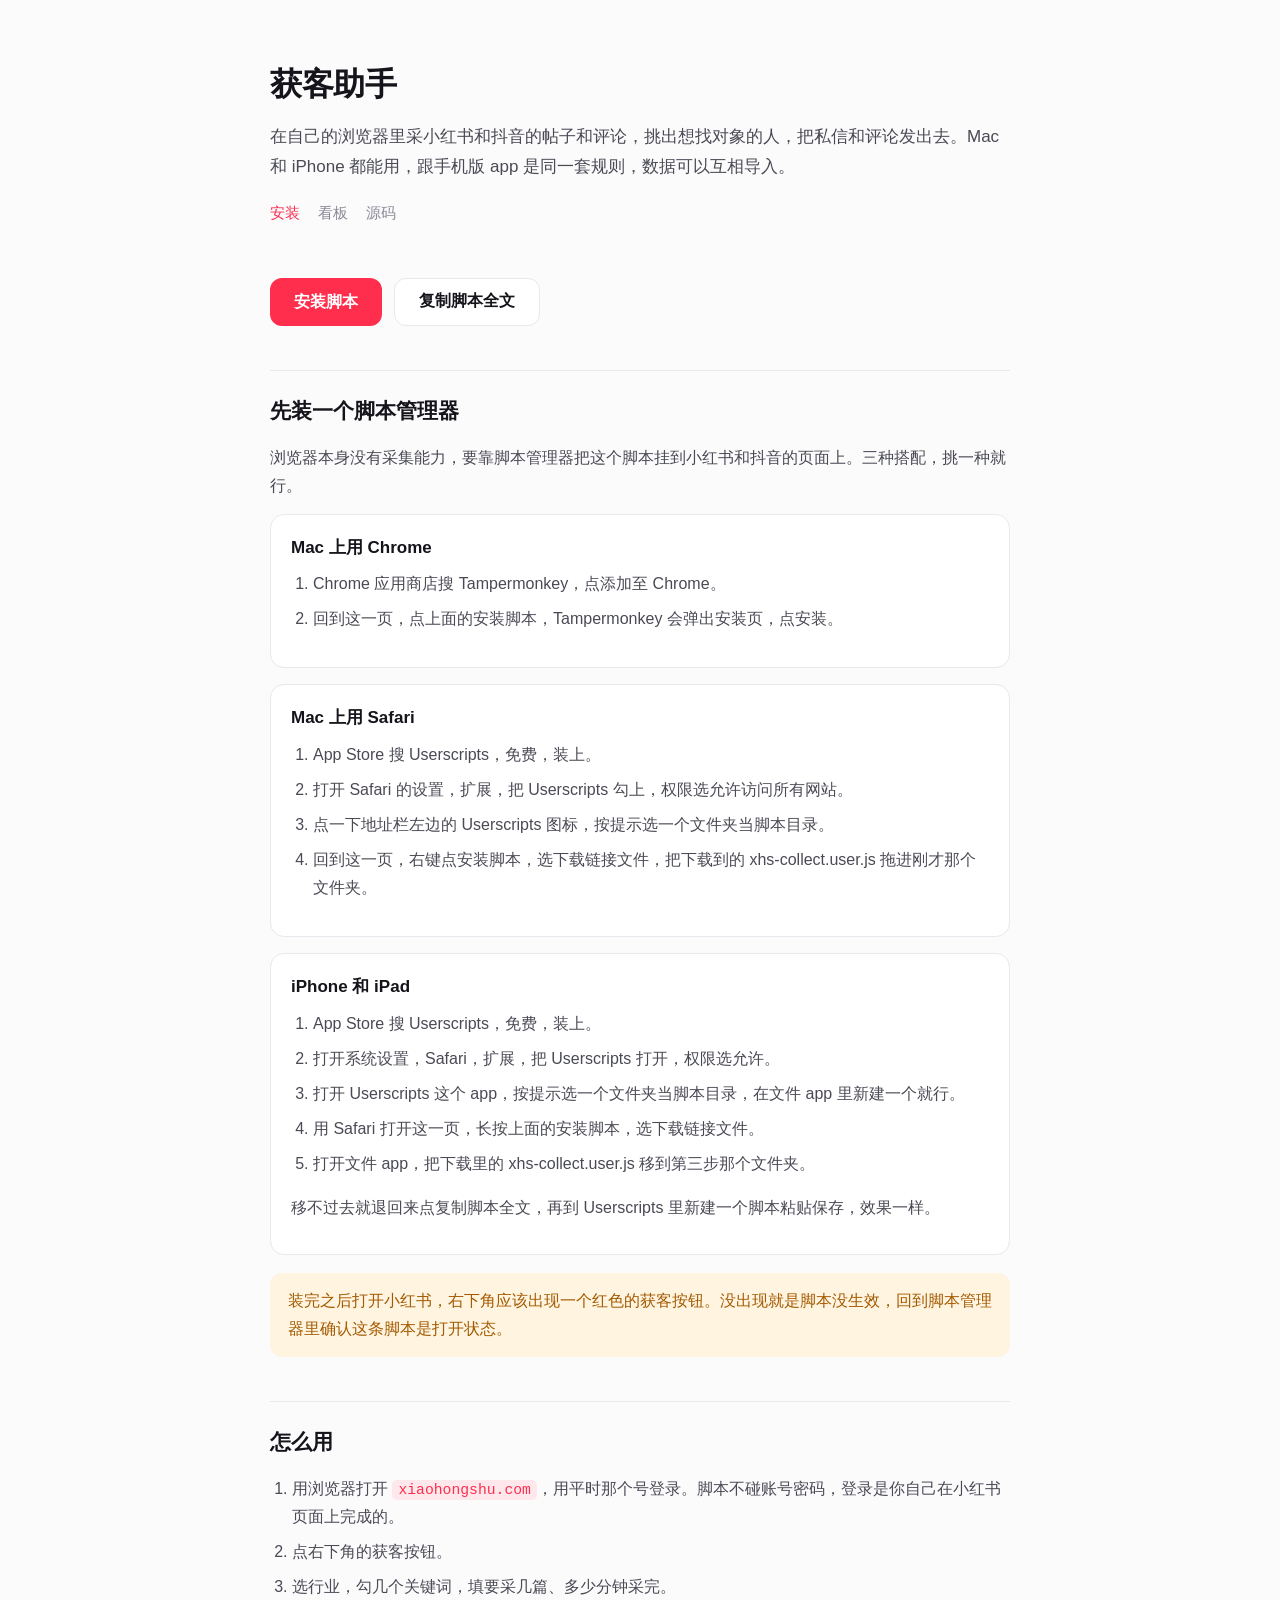
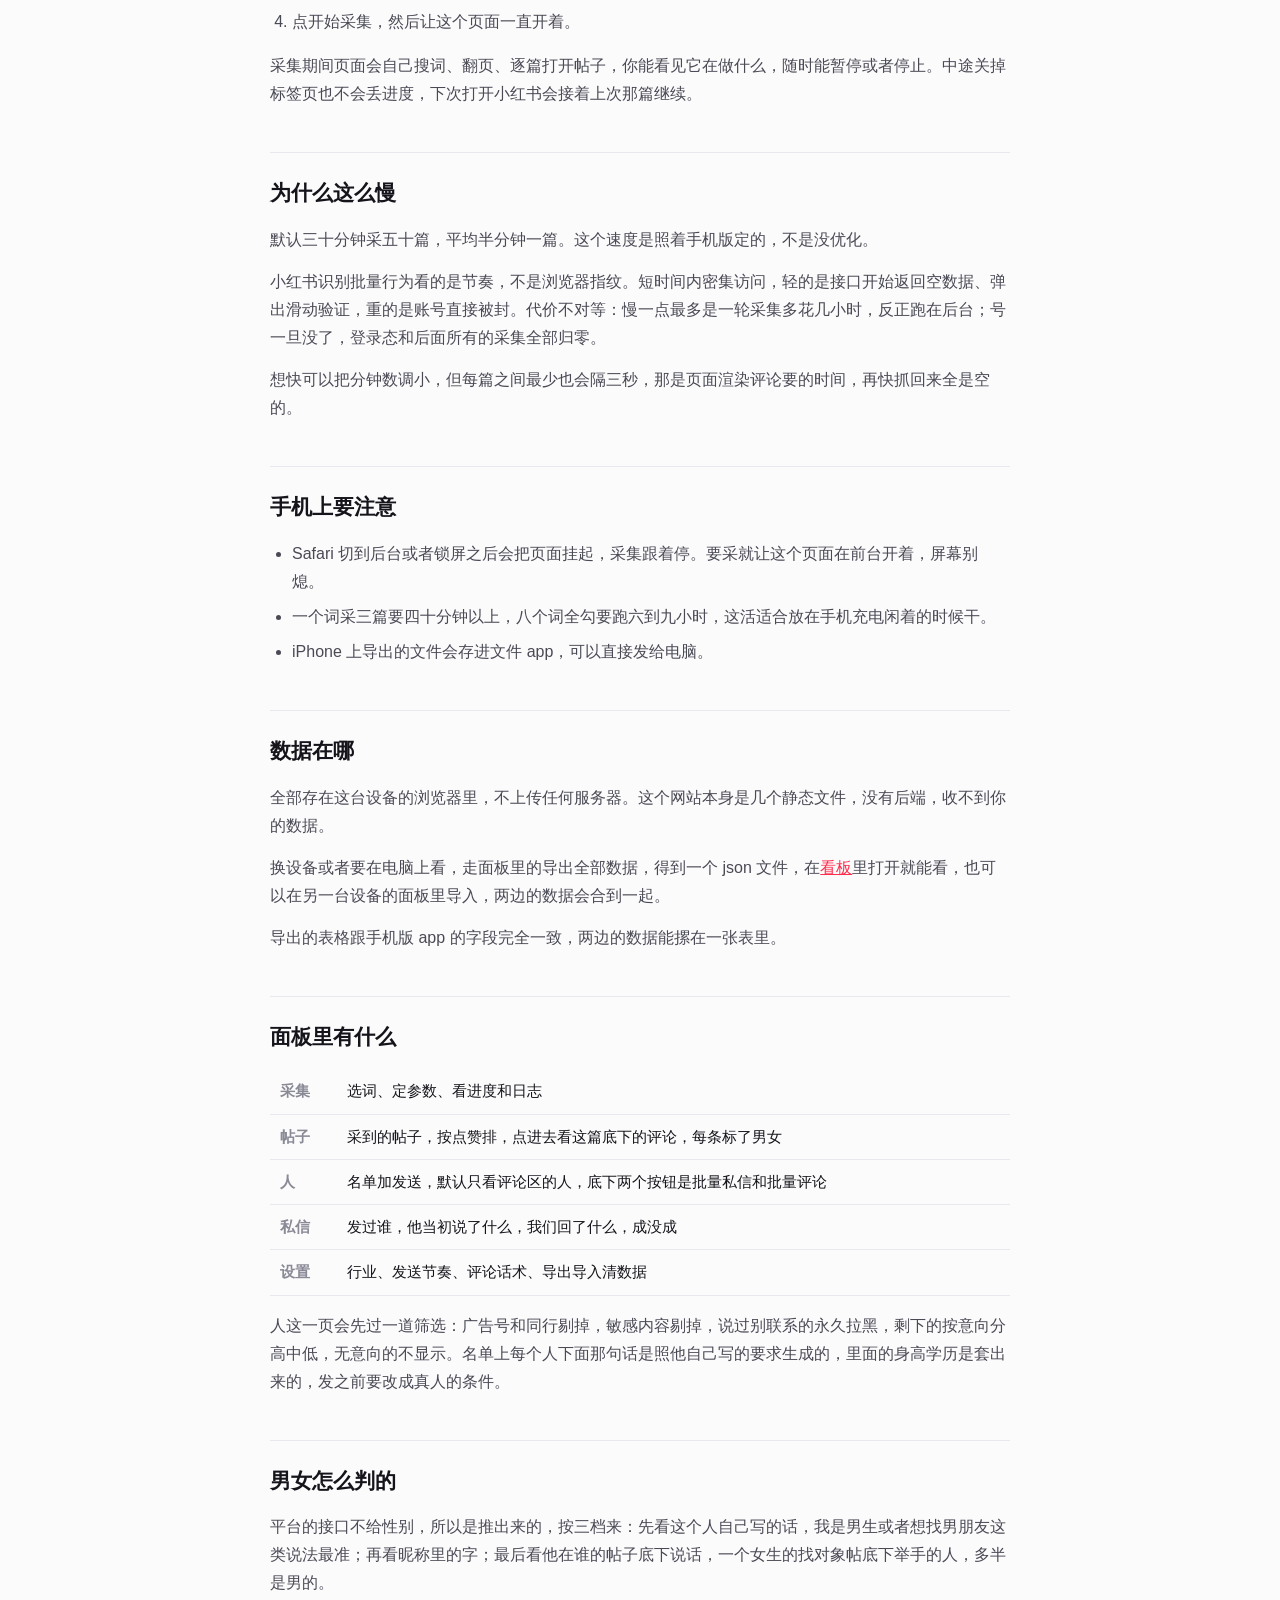
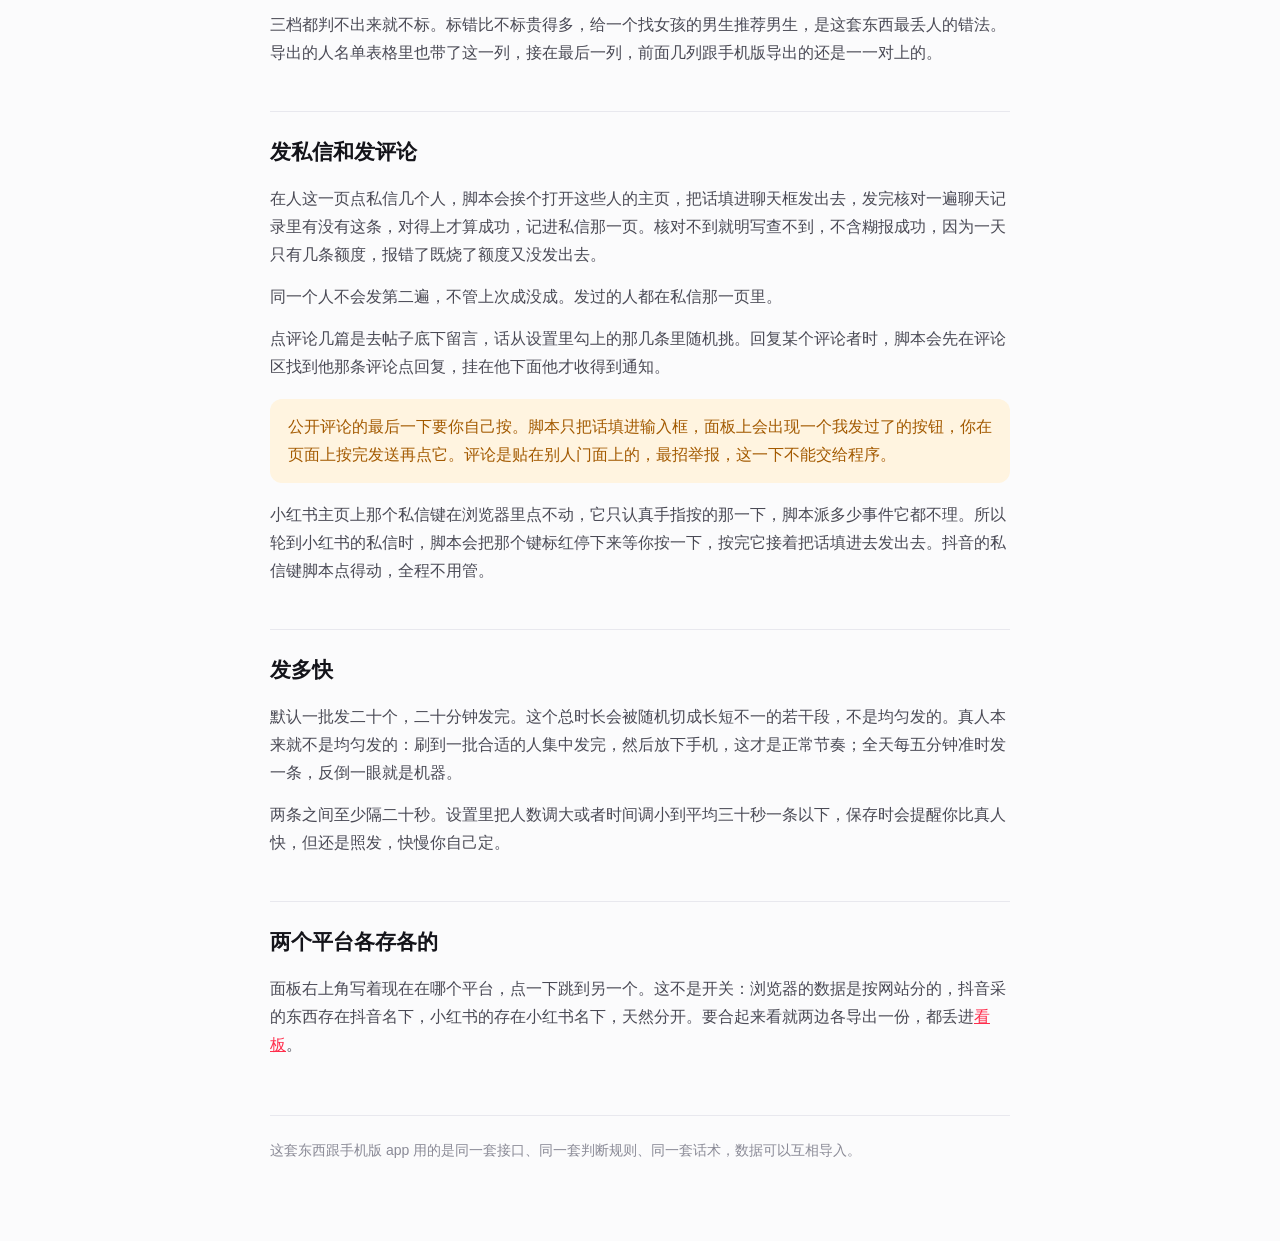
==== commit 55bc3114: "评论标男女，帖子能点进去看评论，图片换成不过期的地址 判男女按三档来：这个人自己写的话最准，我是男生和想找男朋友这类说法 都认；再看昵称里的字，但昵称里带找求征的一概不认，想找个哥哥是女生 说的话，按" ====
--- a/docs/index.html
+++ b/docs/index.html
@@ -107,13 +107,19 @@
 
 <table>
   <tr><th>采集</th><td>选词、定参数、看进度和日志</td></tr>
-  <tr><th>帖子</th><td>采到的帖子，按点赞排，点开看原帖</td></tr>
+  <tr><th>帖子</th><td>采到的帖子，按点赞排，点进去看这篇底下的评论，每条标了男女</td></tr>
   <tr><th>人</th><td>名单加发送，默认只看评论区的人，底下两个按钮是批量私信和批量评论</td></tr>
   <tr><th>私信</th><td>发过谁，他当初说了什么，我们回了什么，成没成</td></tr>
   <tr><th>设置</th><td>行业、发送节奏、评论话术、导出导入清数据</td></tr>
 </table>
 
 <p>人这一页会先过一道筛选：广告号和同行剔掉，敏感内容剔掉，说过别联系的永久拉黑，剩下的按意向分高中低，无意向的不显示。名单上每个人下面那句话是照他自己写的要求生成的，里面的身高学历是套出来的，发之前要改成真人的条件。</p>
+
+<h2>男女怎么判的</h2>
+
+<p>平台的接口不给性别，所以是推出来的，按三档来：先看这个人自己写的话，我是男生或者想找男朋友这类说法最准；再看昵称里的字；最后看他在谁的帖子底下说话，一个女生的找对象帖底下举手的人，多半是男的。</p>
+
+<p>三档都判不出来就不标。标错比不标贵得多，给一个找女孩的男生推荐男生，是这套东西最丢人的错法。导出的人名单表格里也带了这一列，接在最后一列，前面几列跟手机版导出的还是一一对上的。</p>
 
 <h2>发私信和发评论</h2>
 
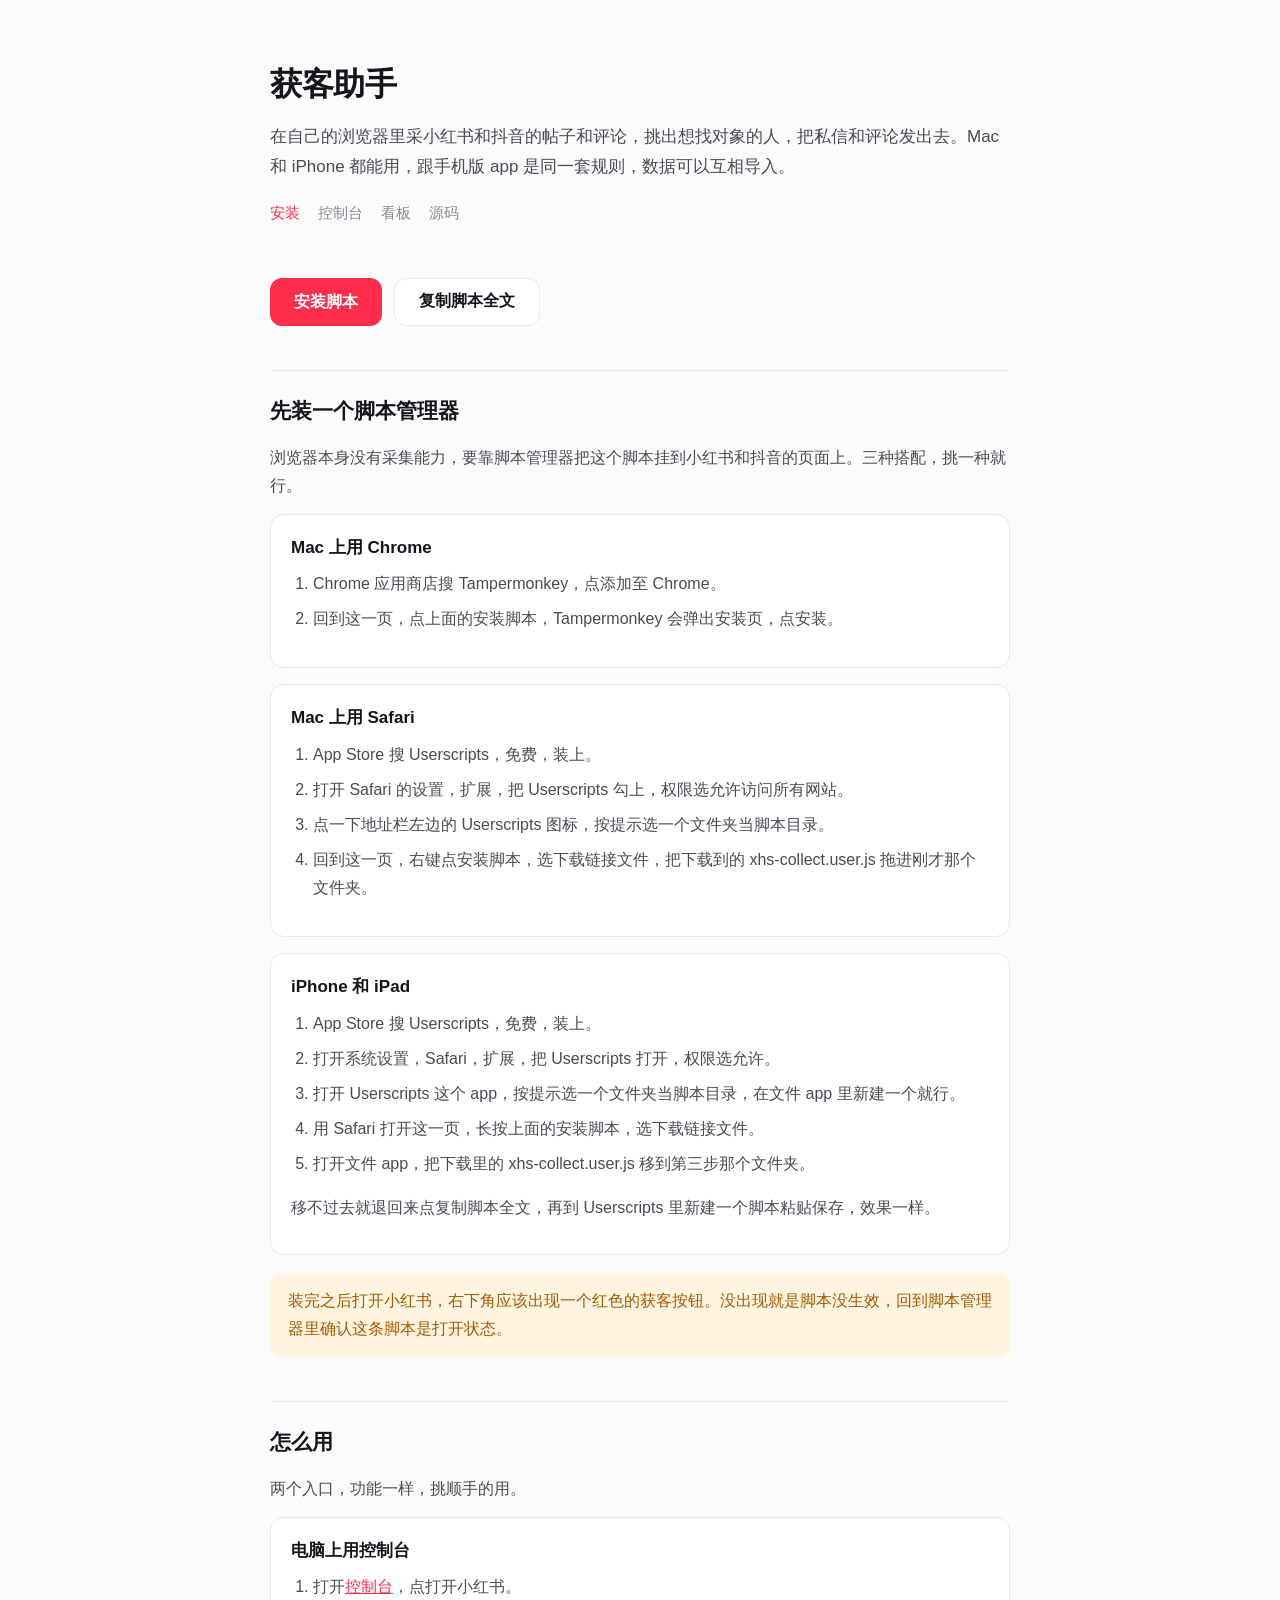
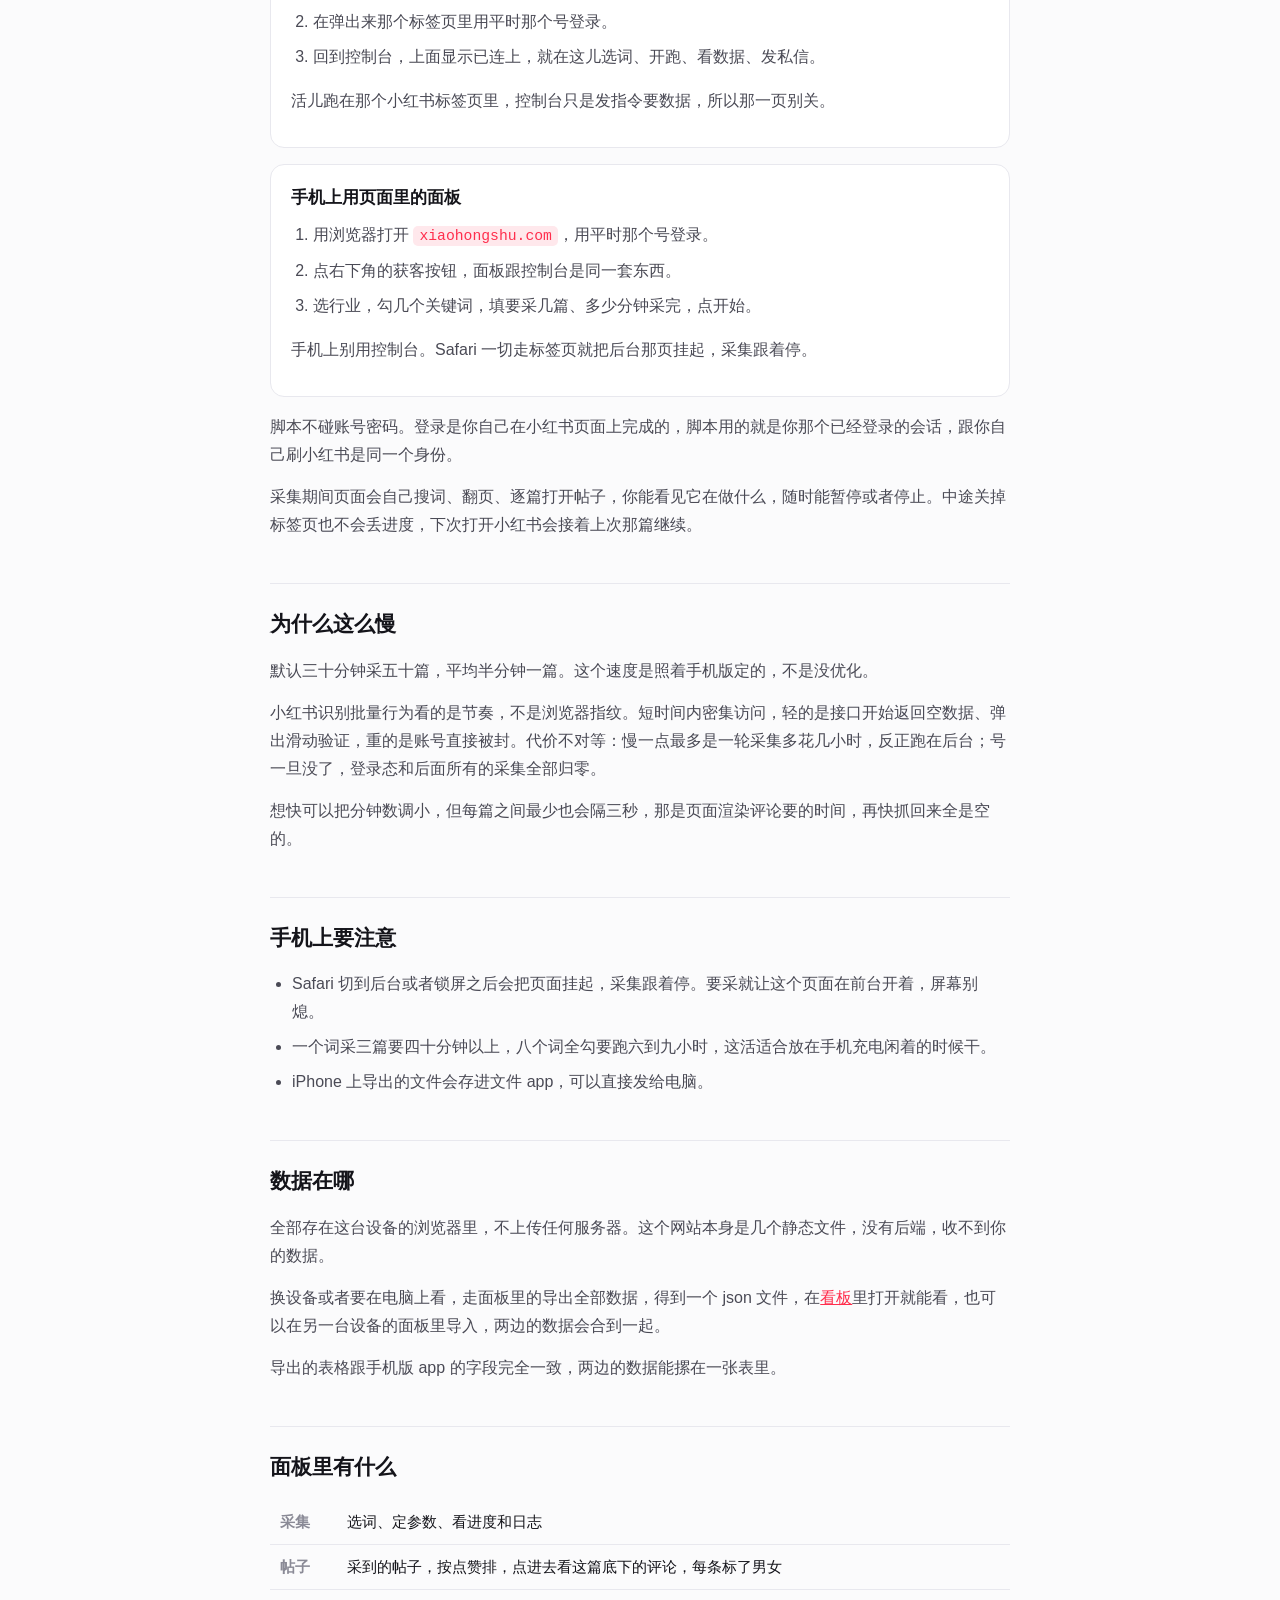
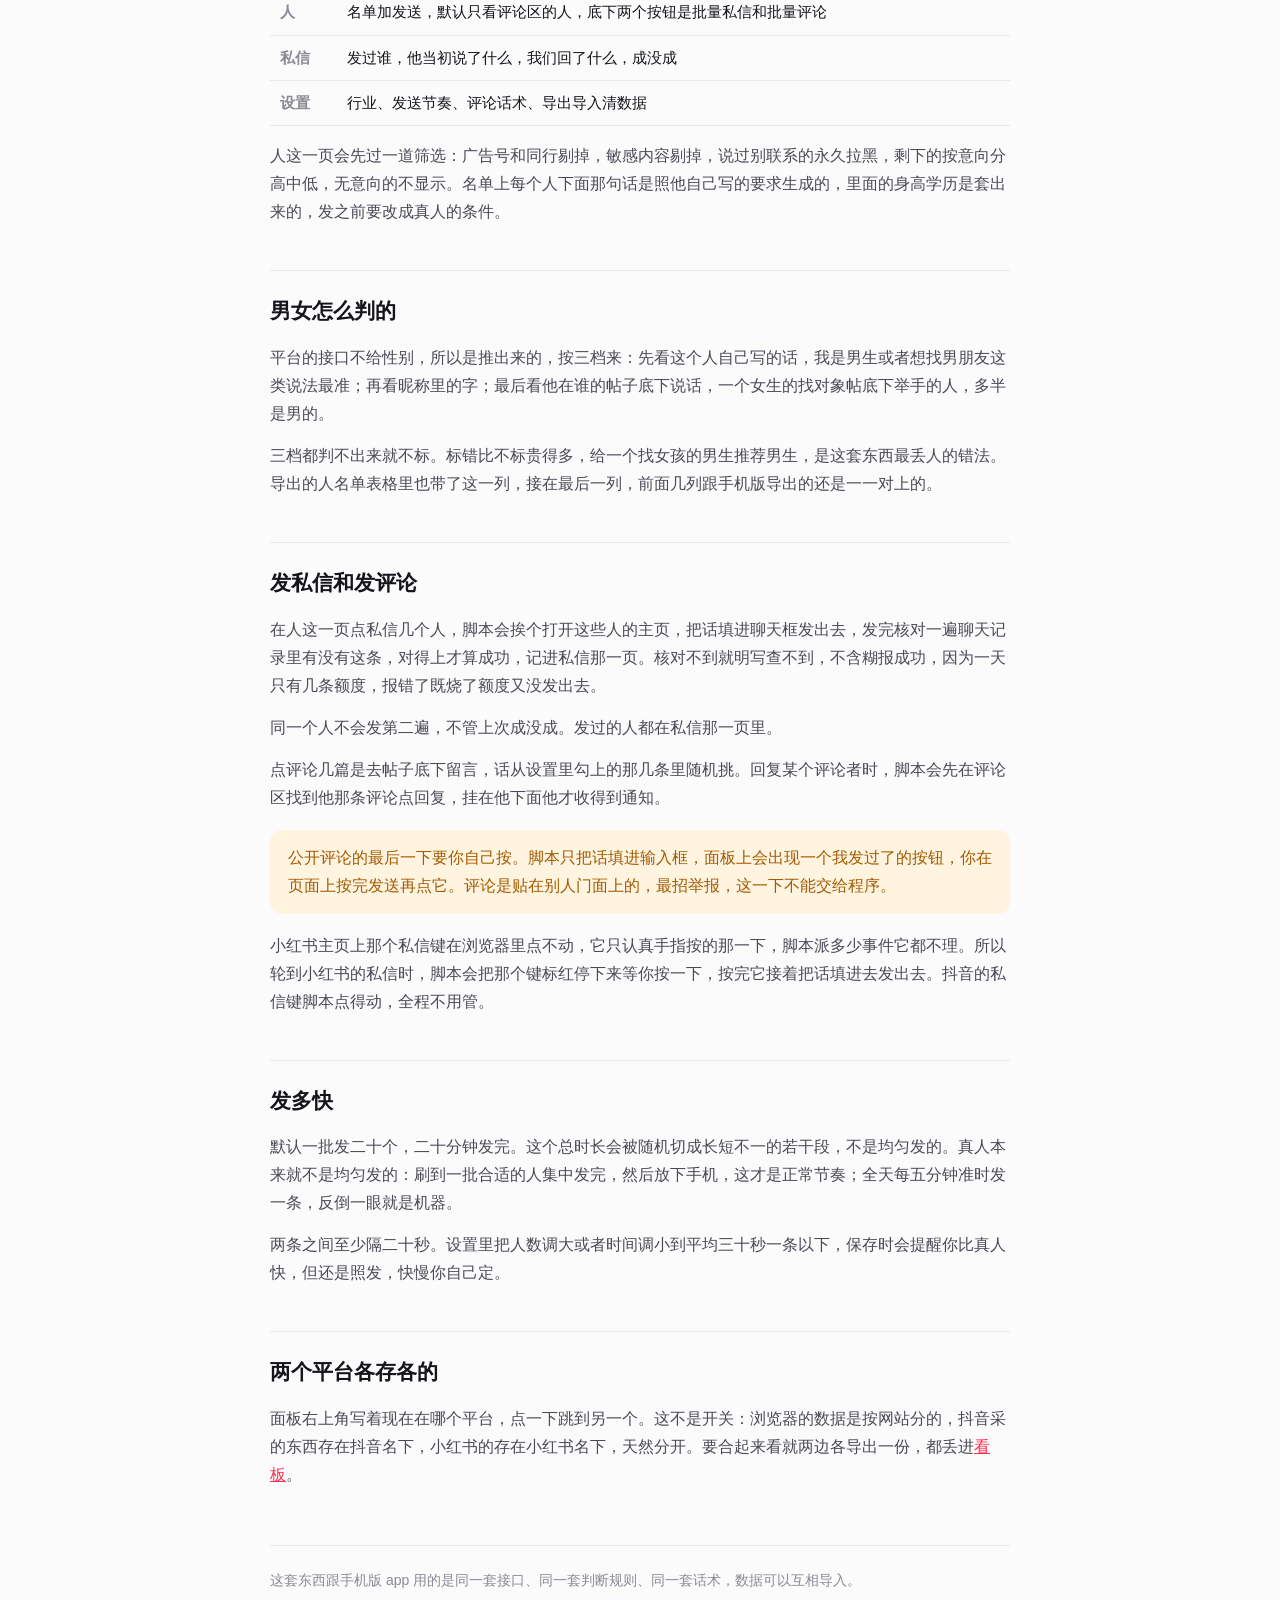
==== commit 317055ac: "加控制台，打开网页就能登录采集私信 原来站点只有安装页和看板，真正的界面藏在小红书页面里那个面板上， 打开网址看到的是一篇说明，跟 app 打开就是控制台完全不是一回事。  现在站点上有控制台，五个页" ====
--- a/docs/index.html
+++ b/docs/index.html
@@ -14,6 +14,7 @@
   <p>在自己的浏览器里采小红书和抖音的帖子和评论，挑出想找对象的人，把私信和评论发出去。Mac 和 iPhone 都能用，跟手机版 app 是同一套规则，数据可以互相导入。</p>
   <nav>
     <a href="index.html" class="on">安装</a>
+    <a href="console.html">控制台</a>
     <a href="viewer.html">看板</a>
     <a href="https://github.com/Goose666666/xhs-collect-web">源码</a>
   </nav>
@@ -70,12 +71,29 @@
 
 <h2>怎么用</h2>
 
-<ol>
-  <li>用浏览器打开 <code>xiaohongshu.com</code>，用平时那个号登录。脚本不碰账号密码，登录是你自己在小红书页面上完成的。</li>
-  <li>点右下角的获客按钮。</li>
-  <li>选行业，勾几个关键词，填要采几篇、多少分钟采完。</li>
-  <li>点开始采集，然后让这个页面一直开着。</li>
-</ol>
+<p>两个入口，功能一样，挑顺手的用。</p>
+
+<div class="card">
+  <h3>电脑上用控制台</h3>
+  <ol>
+    <li>打开<a href="console.html">控制台</a>，点打开小红书。</li>
+    <li>在弹出来那个标签页里用平时那个号登录。</li>
+    <li>回到控制台，上面显示已连上，就在这儿选词、开跑、看数据、发私信。</li>
+  </ol>
+  <p>活儿跑在那个小红书标签页里，控制台只是发指令要数据，所以那一页别关。</p>
+</div>
+
+<div class="card">
+  <h3>手机上用页面里的面板</h3>
+  <ol>
+    <li>用浏览器打开 <code>xiaohongshu.com</code>，用平时那个号登录。</li>
+    <li>点右下角的获客按钮，面板跟控制台是同一套东西。</li>
+    <li>选行业，勾几个关键词，填要采几篇、多少分钟采完，点开始。</li>
+  </ol>
+  <p>手机上别用控制台。Safari 一切走标签页就把后台那页挂起，采集跟着停。</p>
+</div>
+
+<p>脚本不碰账号密码。登录是你自己在小红书页面上完成的，脚本用的就是你那个已经登录的会话，跟你自己刷小红书是同一个身份。</p>
 
 <p>采集期间页面会自己搜词、翻页、逐篇打开帖子，你能看见它在做什么，随时能暂停或者停止。中途关掉标签页也不会丢进度，下次打开小红书会接着上次那篇继续。</p>
 
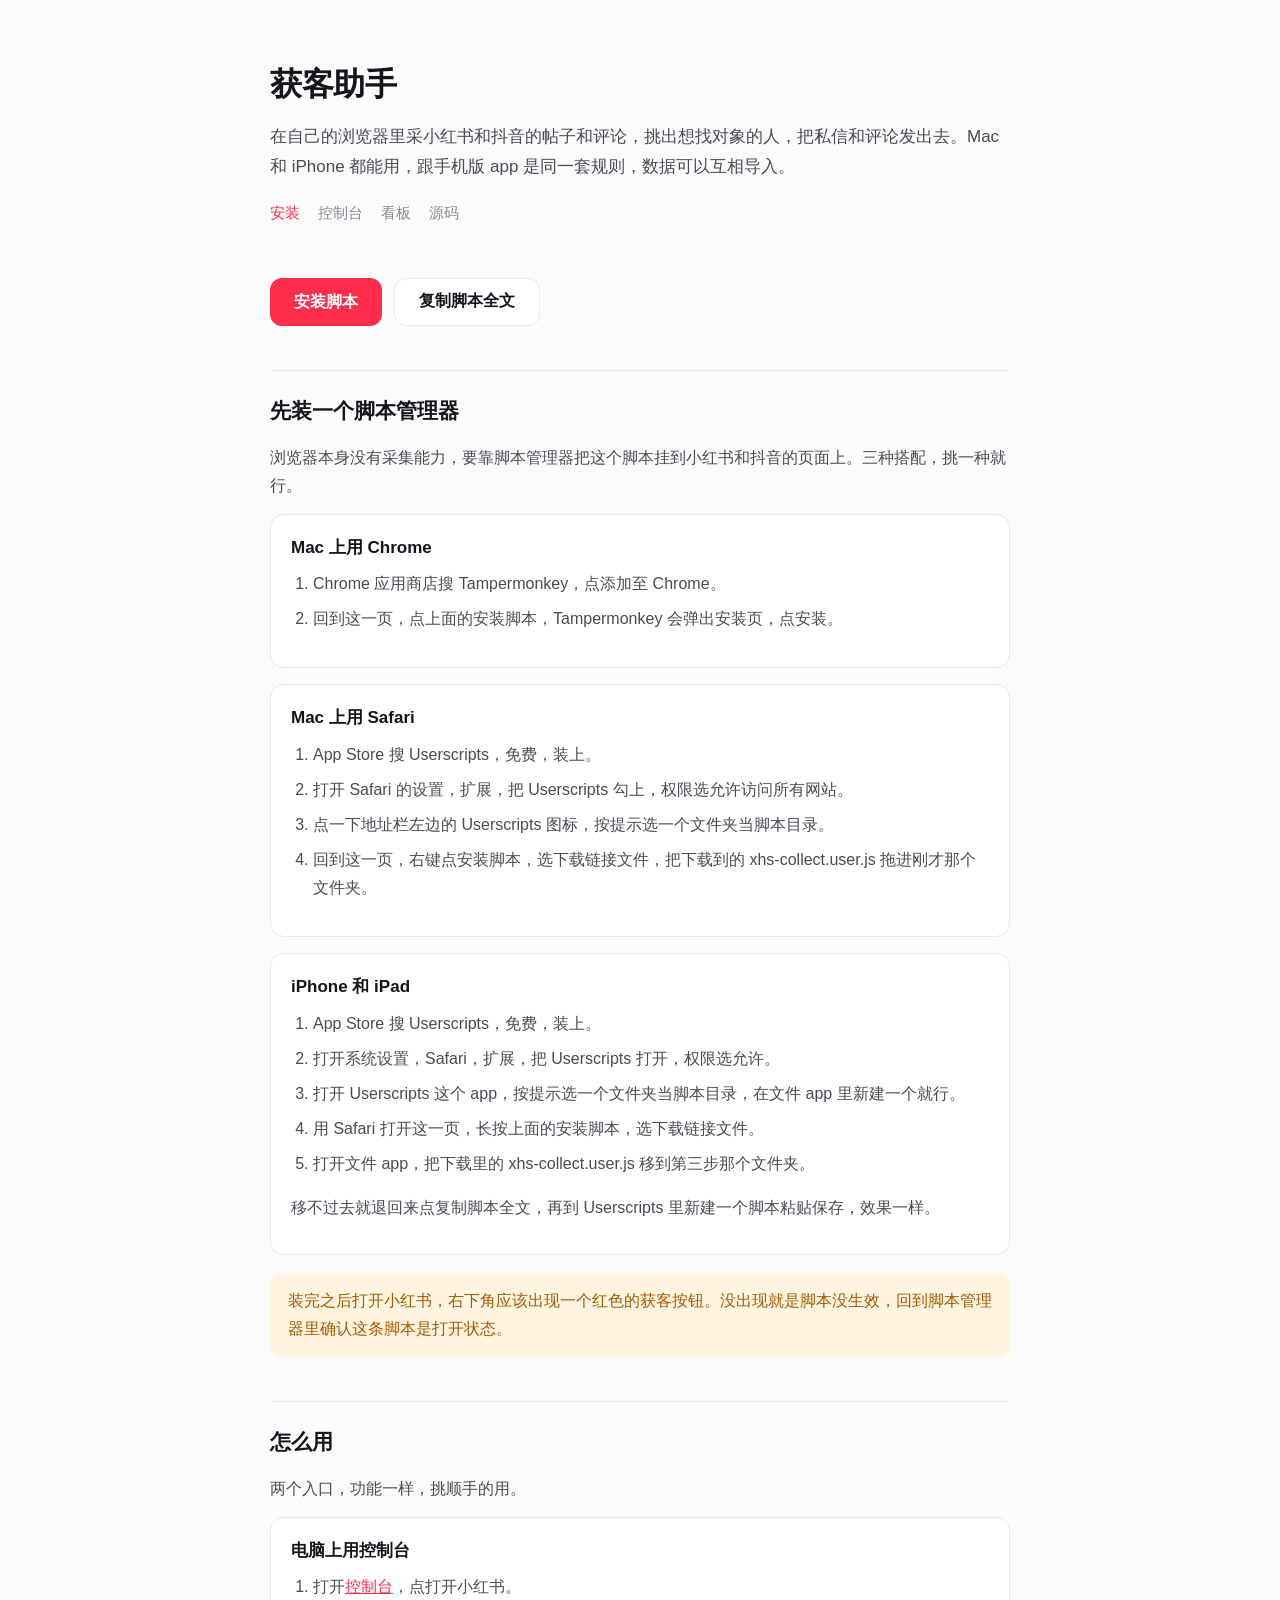
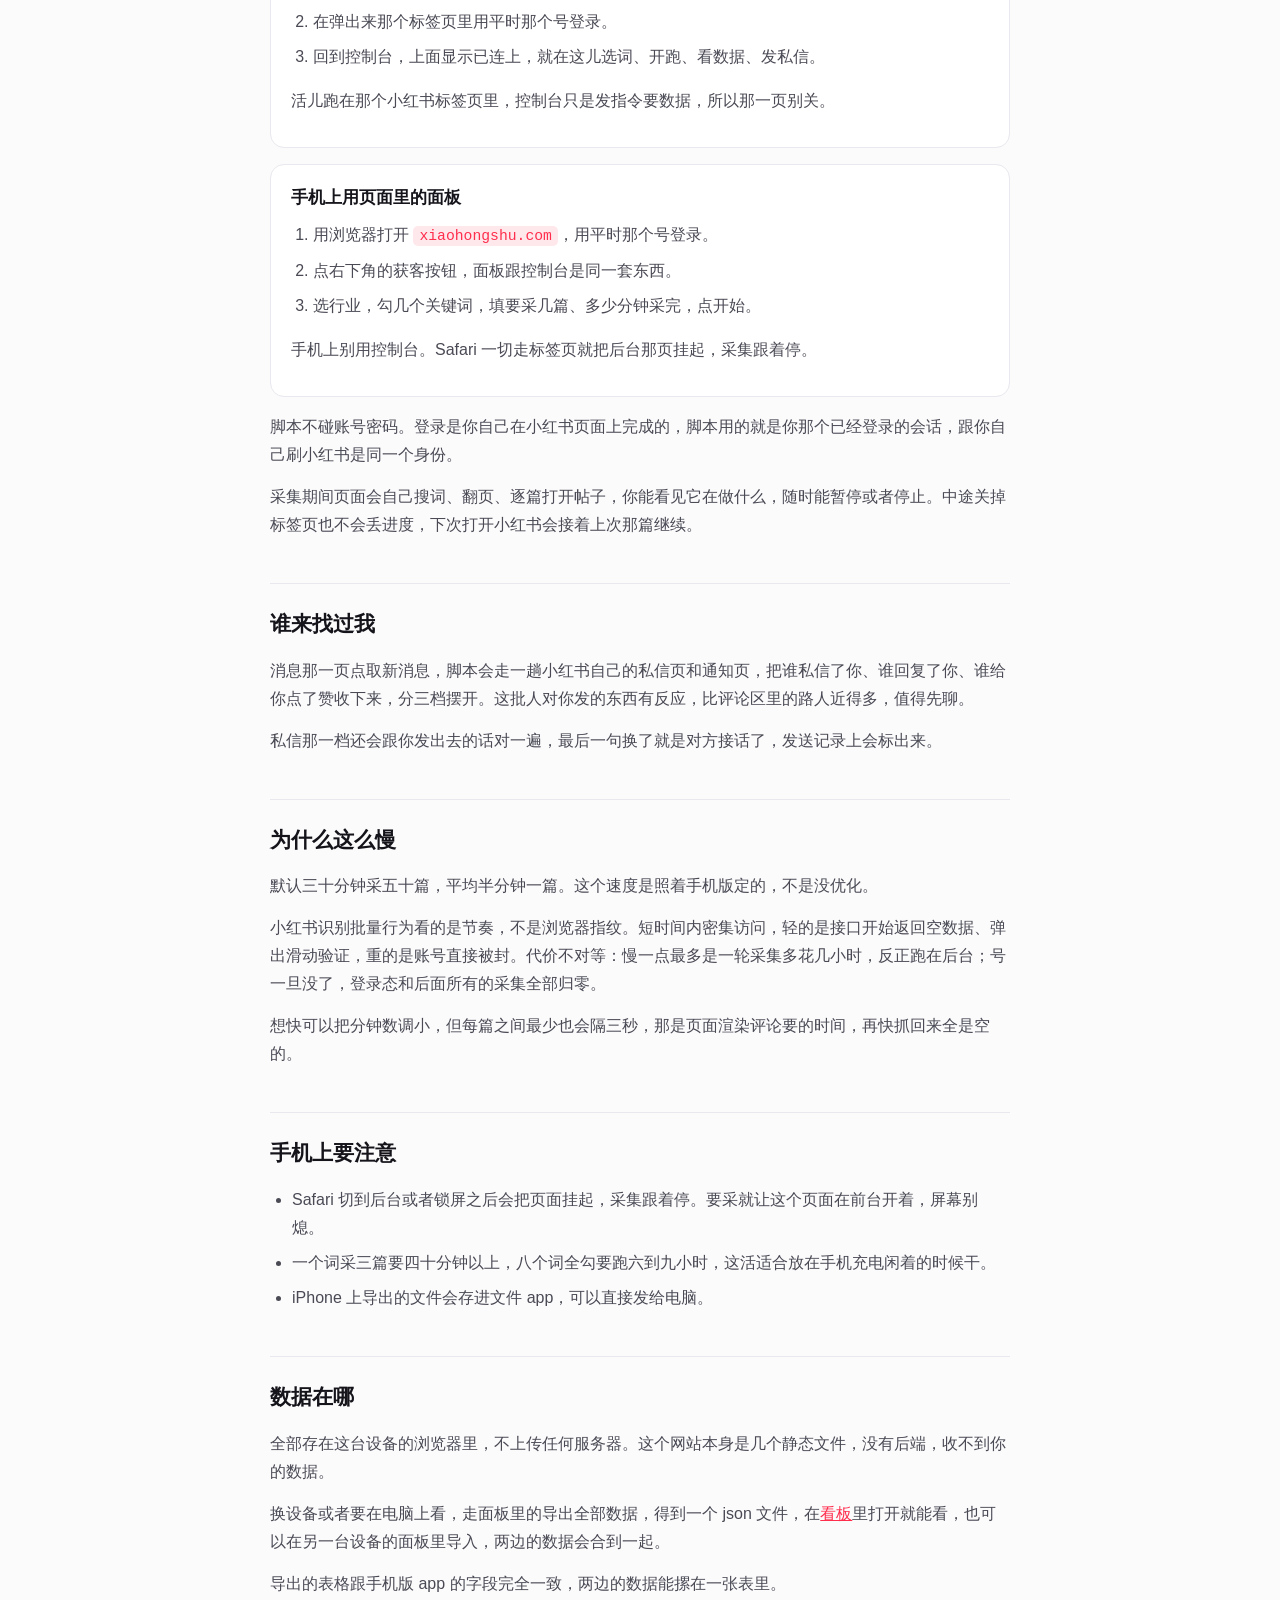
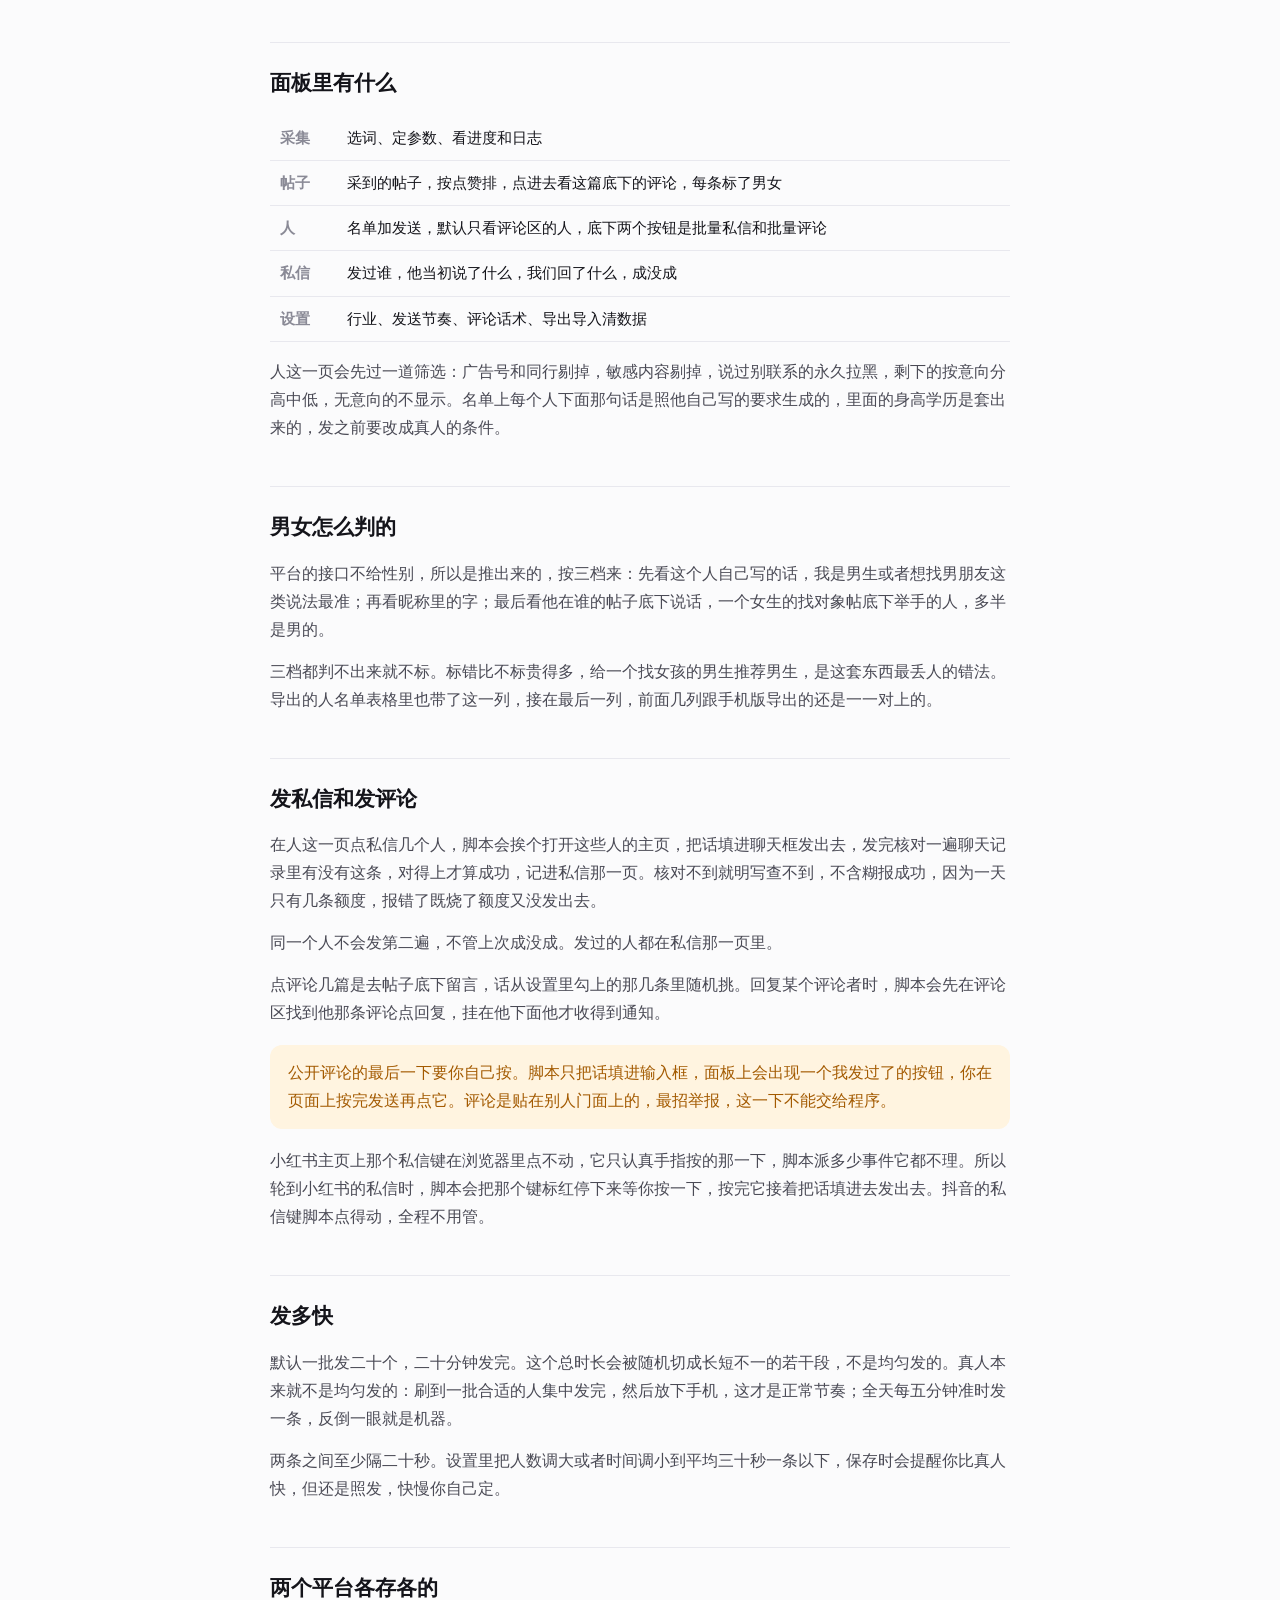
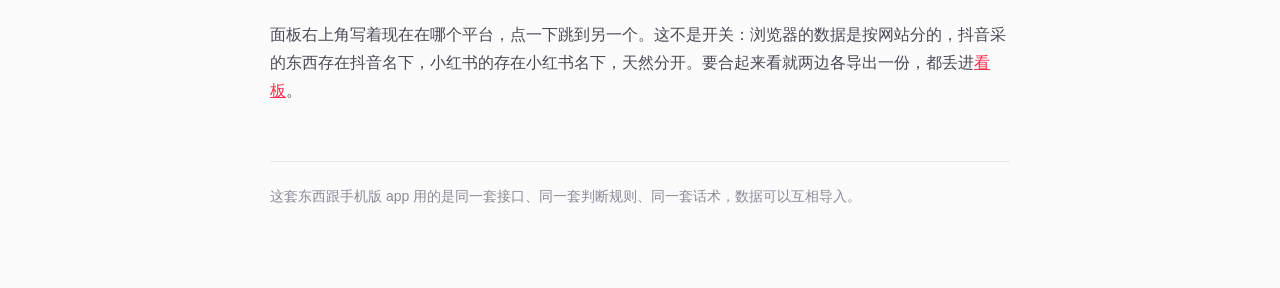
==== commit b1c9330f: "消息页加上别人找过来的那三类 原来只看得到自己发出去的那些。谁私信了我、谁回复了我、谁给我点了赞， 这三样都在小红书自己的消息页和通知页里，接口那条路读不到， 网页版一直是空白。这批人对我发的东西有反" ====
--- a/docs/index.html
+++ b/docs/index.html
@@ -96,6 +96,12 @@
 <p>脚本不碰账号密码。登录是你自己在小红书页面上完成的，脚本用的就是你那个已经登录的会话，跟你自己刷小红书是同一个身份。</p>
 
 <p>采集期间页面会自己搜词、翻页、逐篇打开帖子，你能看见它在做什么，随时能暂停或者停止。中途关掉标签页也不会丢进度，下次打开小红书会接着上次那篇继续。</p>
+
+<h2>谁来找过我</h2>
+
+<p>消息那一页点取新消息，脚本会走一趟小红书自己的私信页和通知页，把谁私信了你、谁回复了你、谁给你点了赞收下来，分三档摆开。这批人对你发的东西有反应，比评论区里的路人近得多，值得先聊。</p>
+
+<p>私信那一档还会跟你发出去的话对一遍，最后一句换了就是对方接话了，发送记录上会标出来。</p>
 
 <h2>为什么这么慢</h2>
 
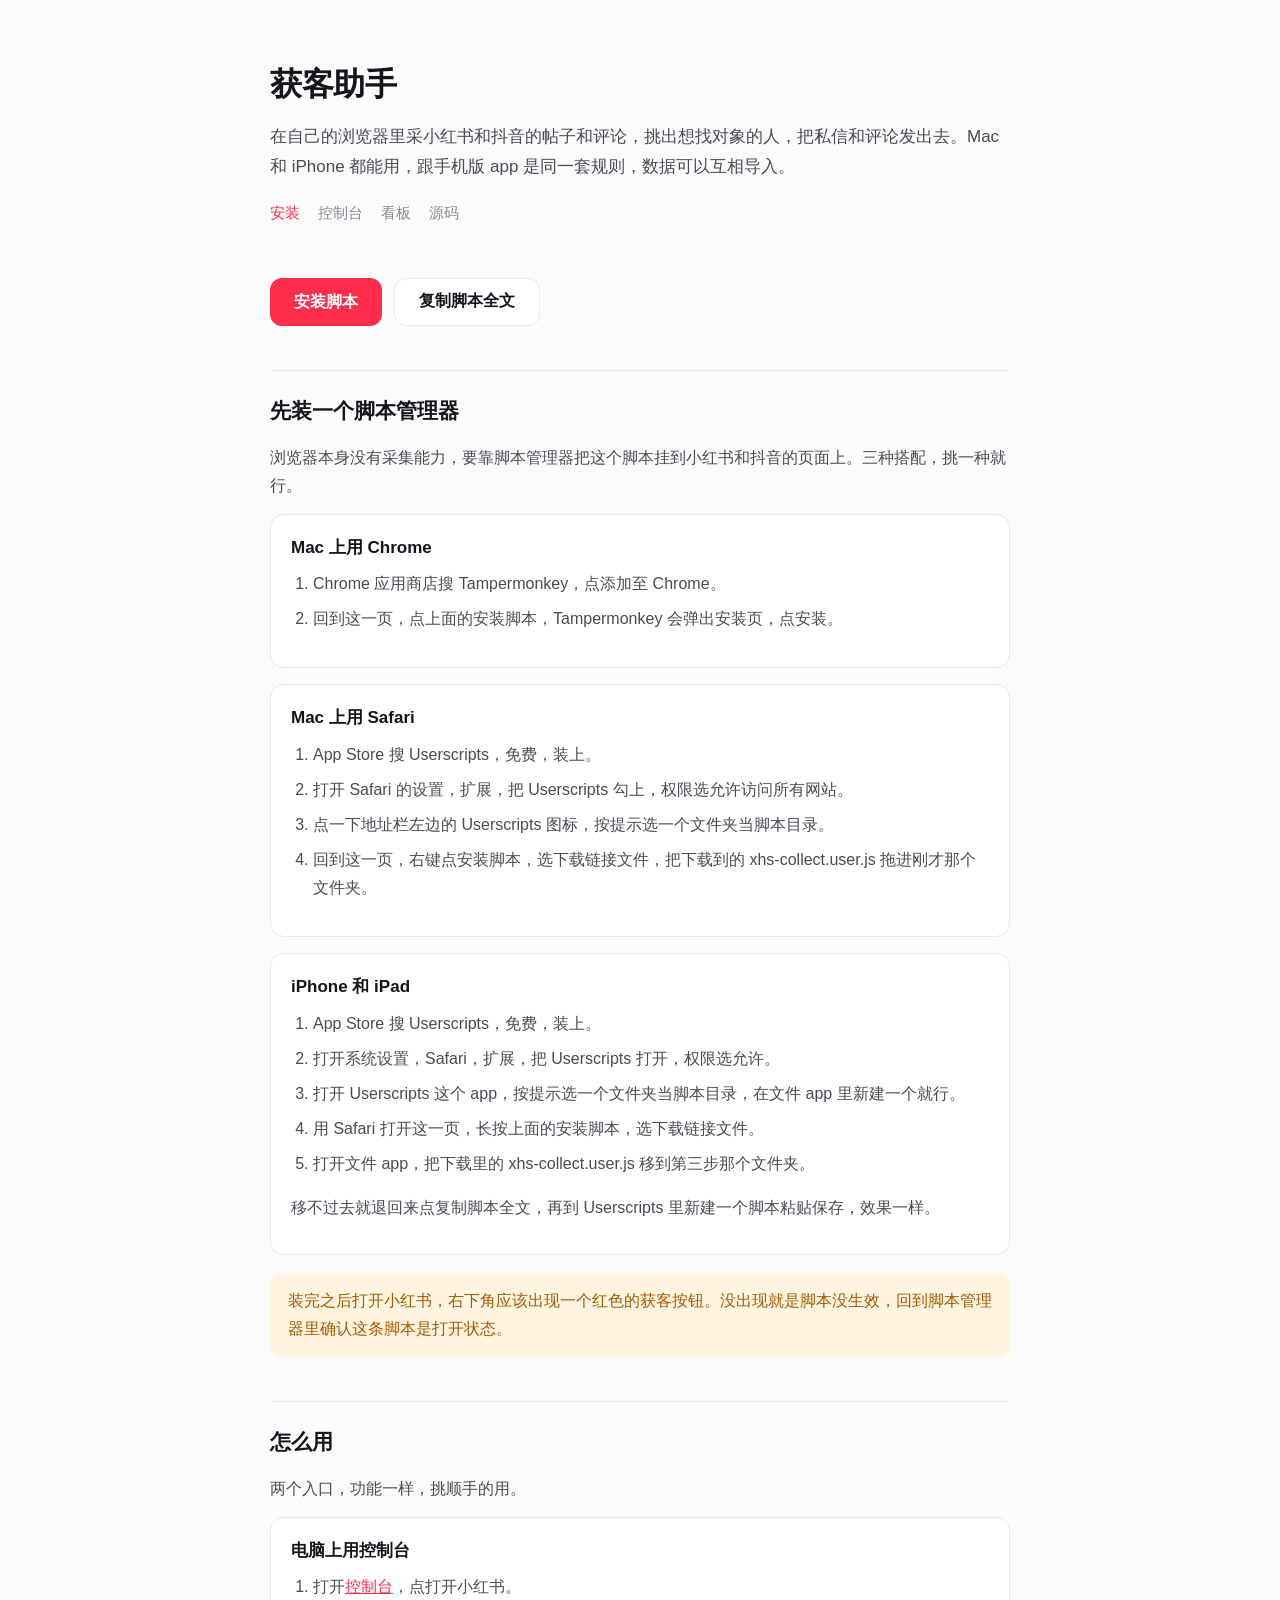
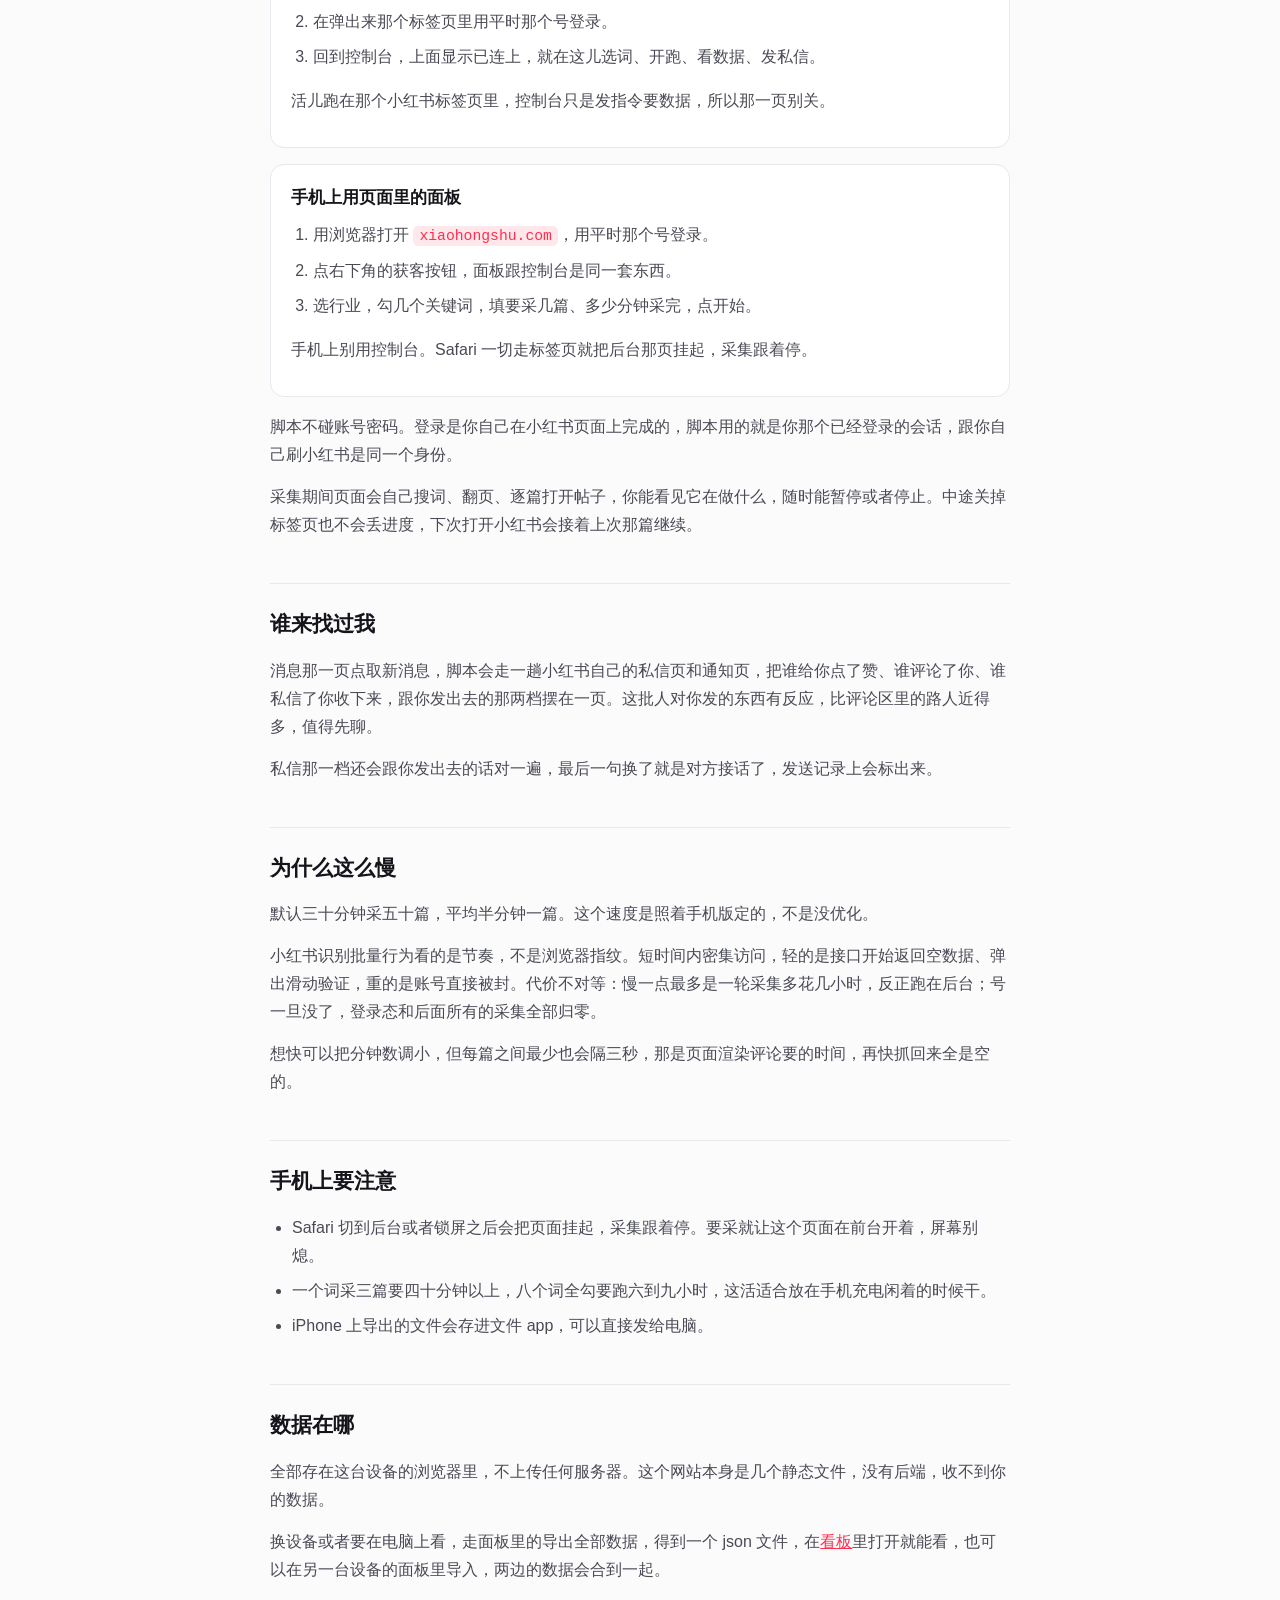
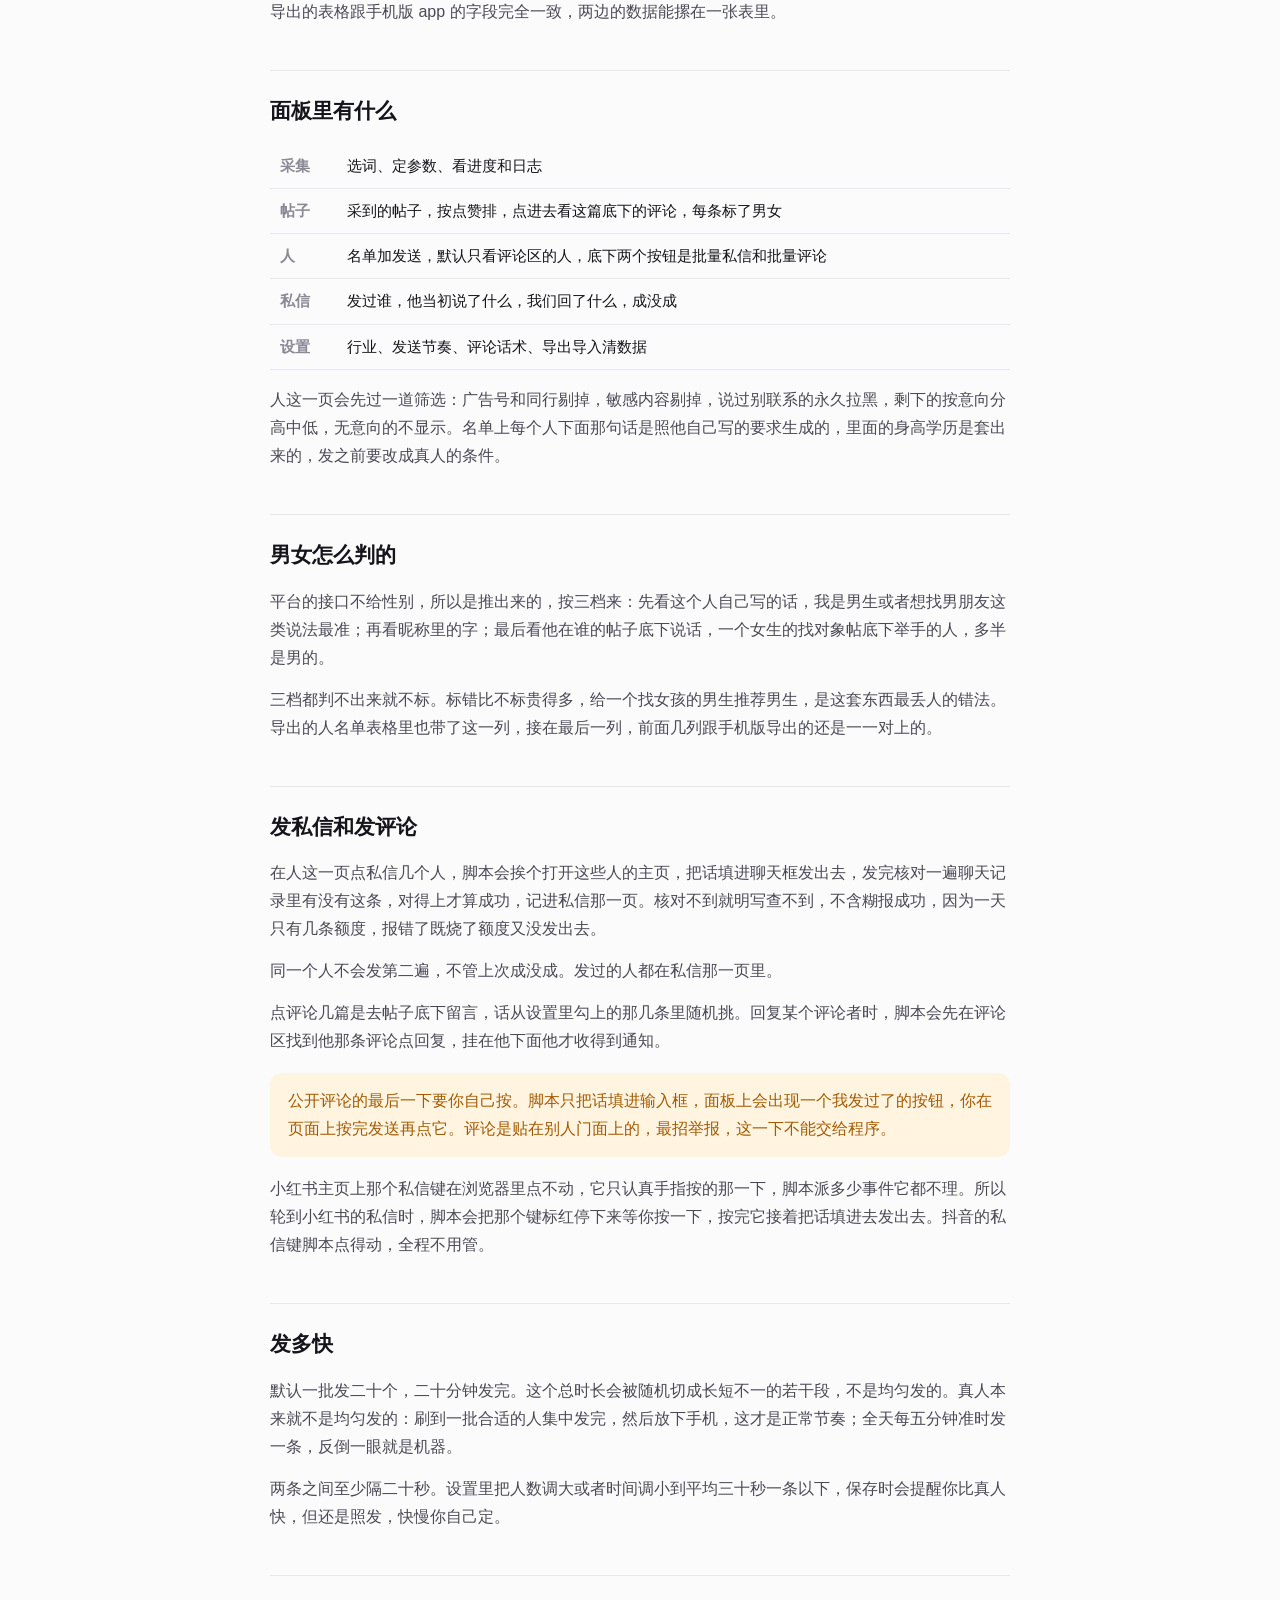
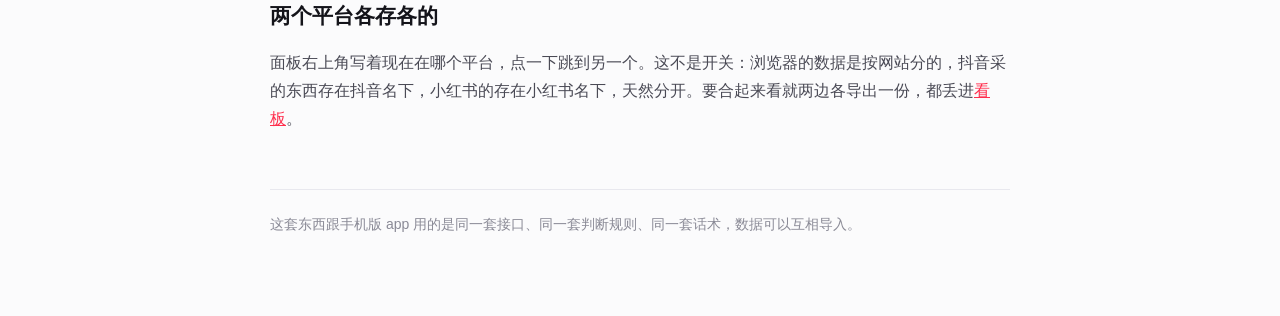
==== commit 144516bf: "消息页的档名和顺序照手机版对齐 五档的叫法和排法本来跟手机版不一样，两边看着像两个东西。 现在一样：点赞我的、评论我的、私信我的、我发的评论、我发的私信， 进来默认停在别人找过来的那一档。控制台同步改" ====
--- a/docs/index.html
+++ b/docs/index.html
@@ -99,7 +99,7 @@
 
 <h2>谁来找过我</h2>
 
-<p>消息那一页点取新消息，脚本会走一趟小红书自己的私信页和通知页，把谁私信了你、谁回复了你、谁给你点了赞收下来，分三档摆开。这批人对你发的东西有反应，比评论区里的路人近得多，值得先聊。</p>
+<p>消息那一页点取新消息，脚本会走一趟小红书自己的私信页和通知页，把谁给你点了赞、谁评论了你、谁私信了你收下来，跟你发出去的那两档摆在一页。这批人对你发的东西有反应，比评论区里的路人近得多，值得先聊。</p>
 
 <p>私信那一档还会跟你发出去的话对一遍，最后一句换了就是对方接话了，发送记录上会标出来。</p>
 
